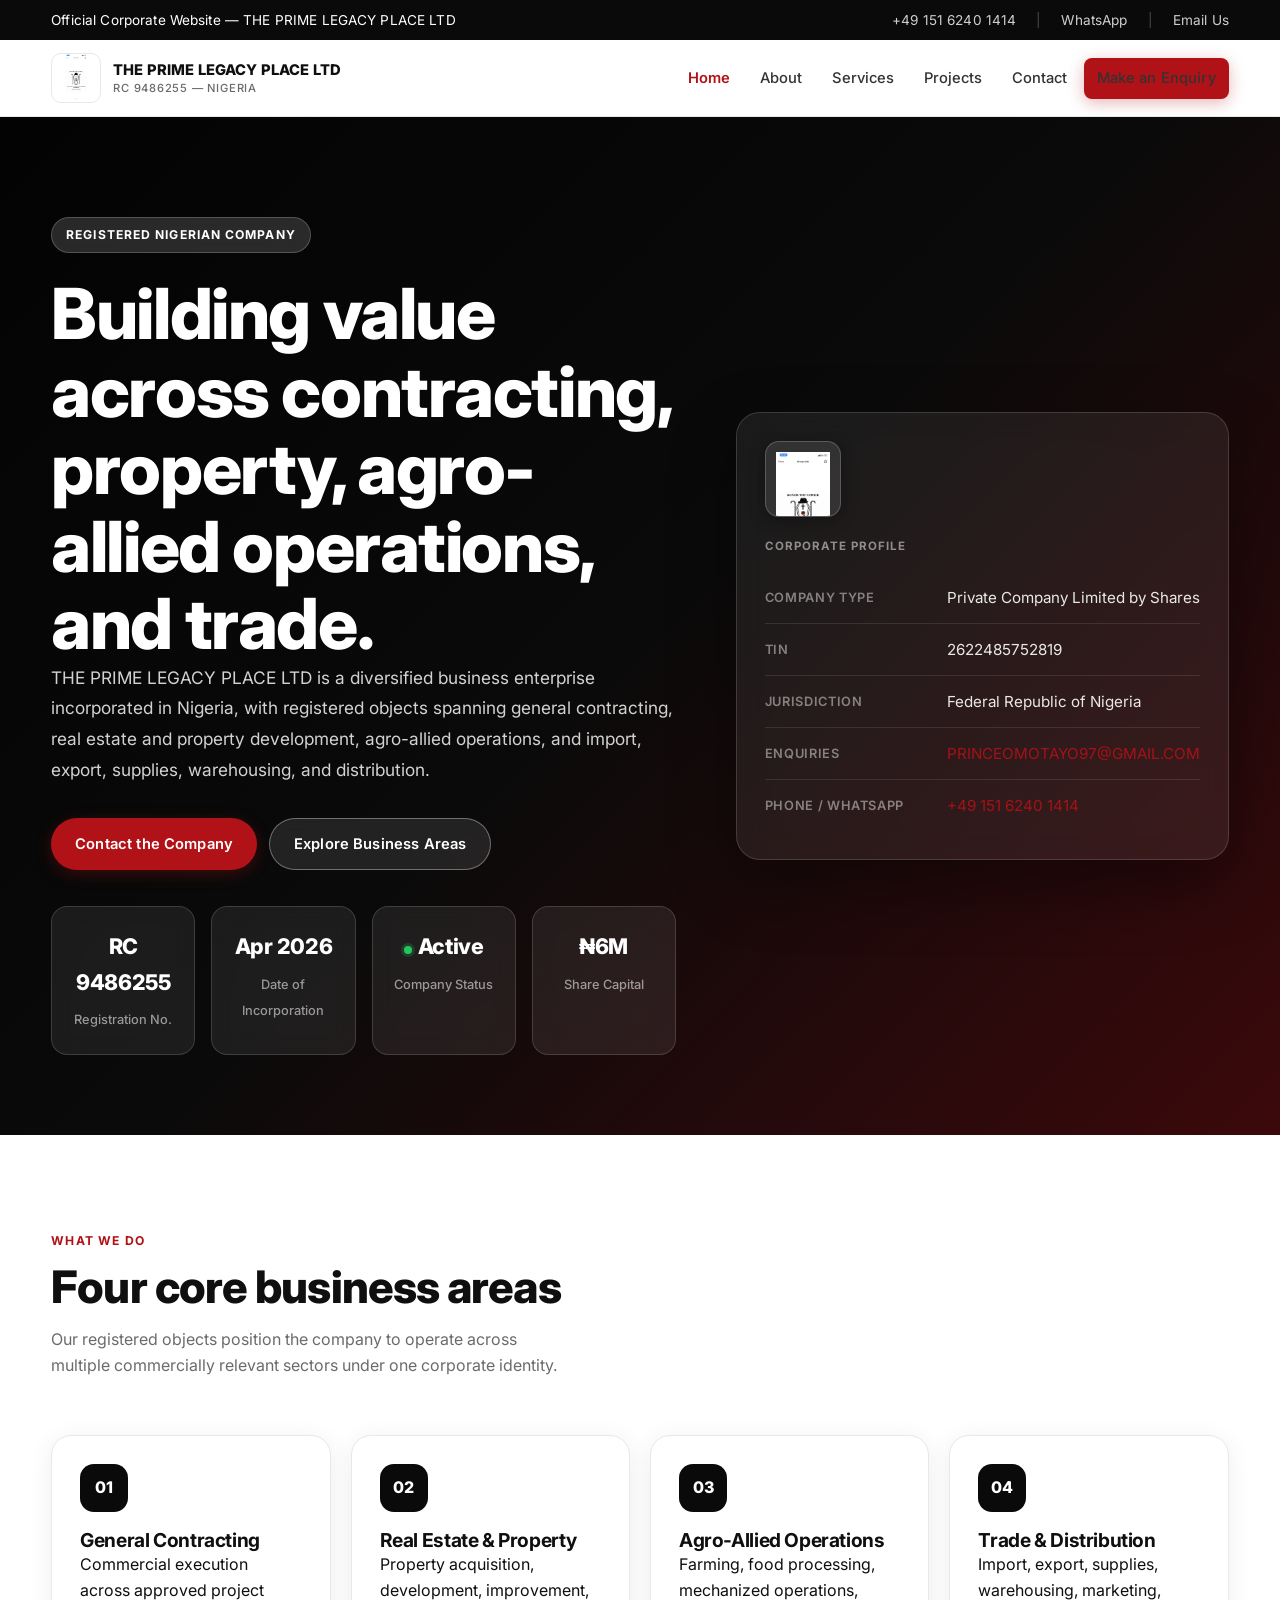
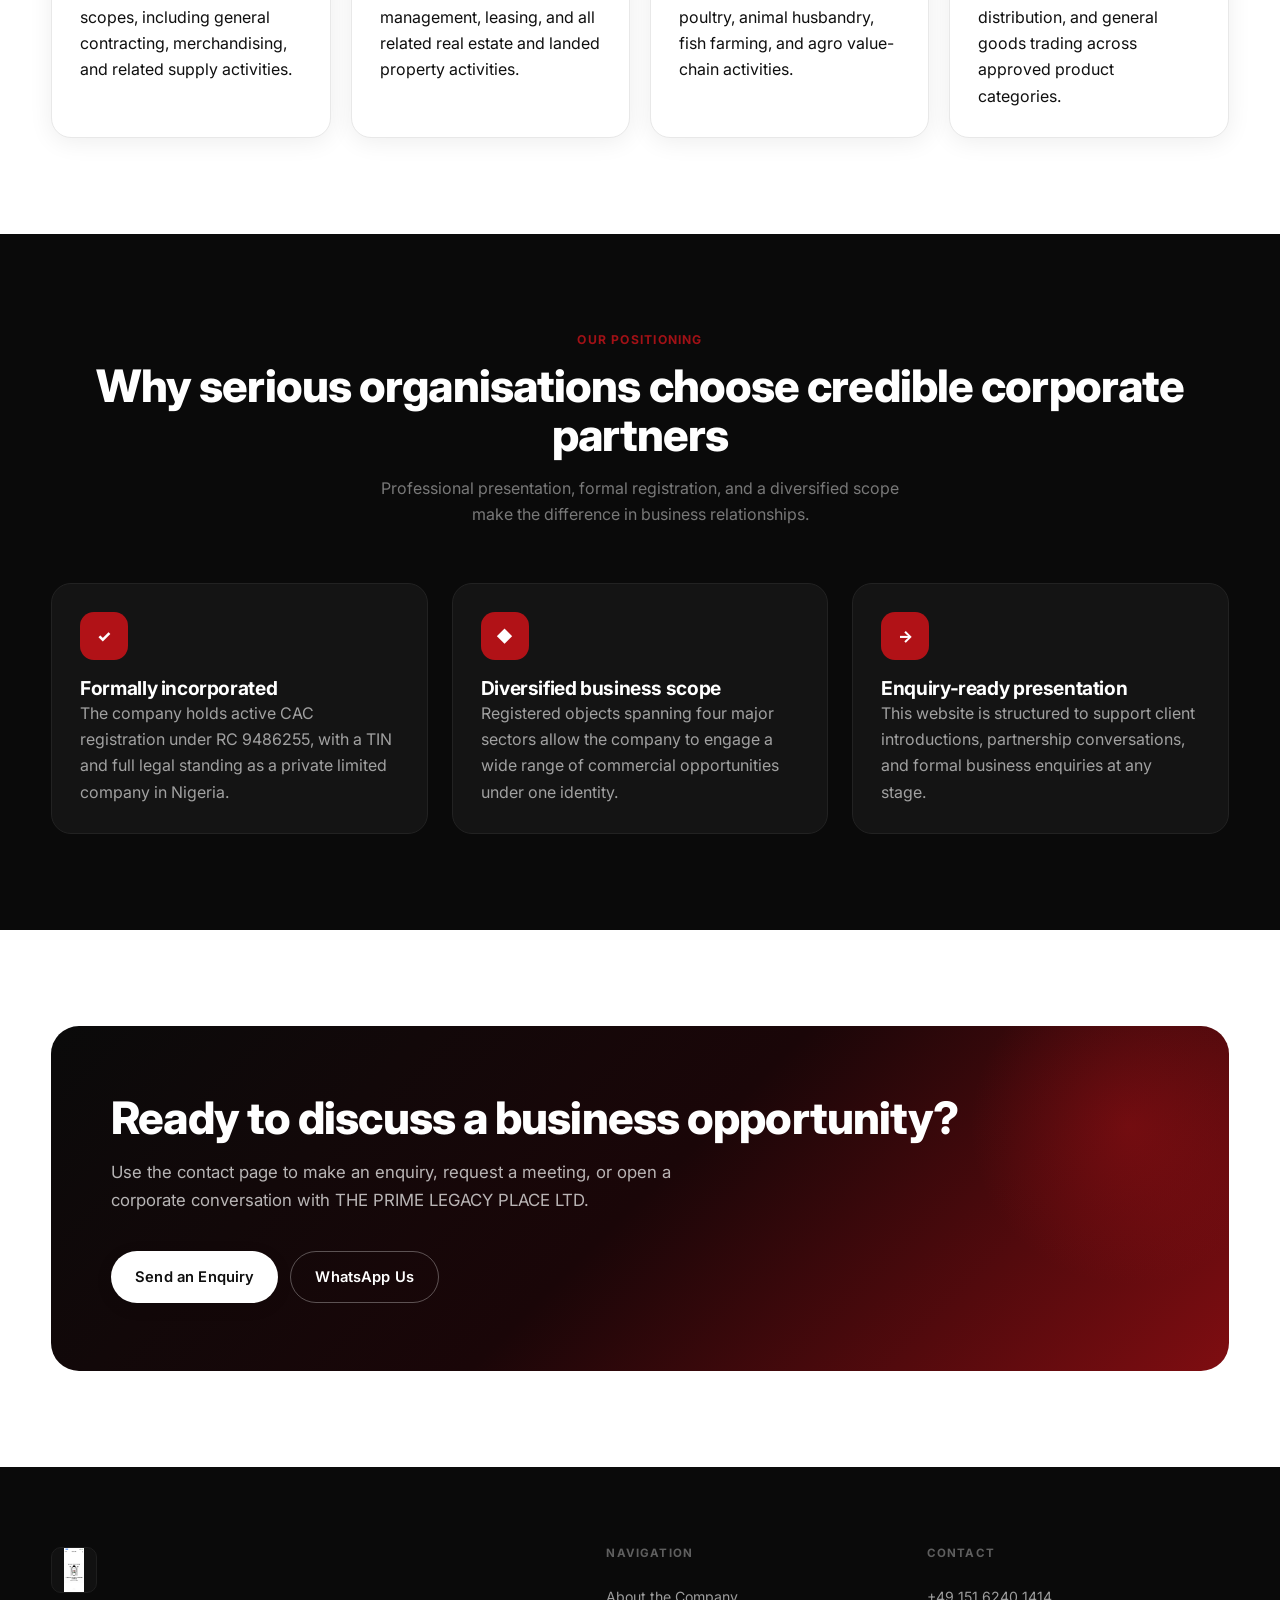
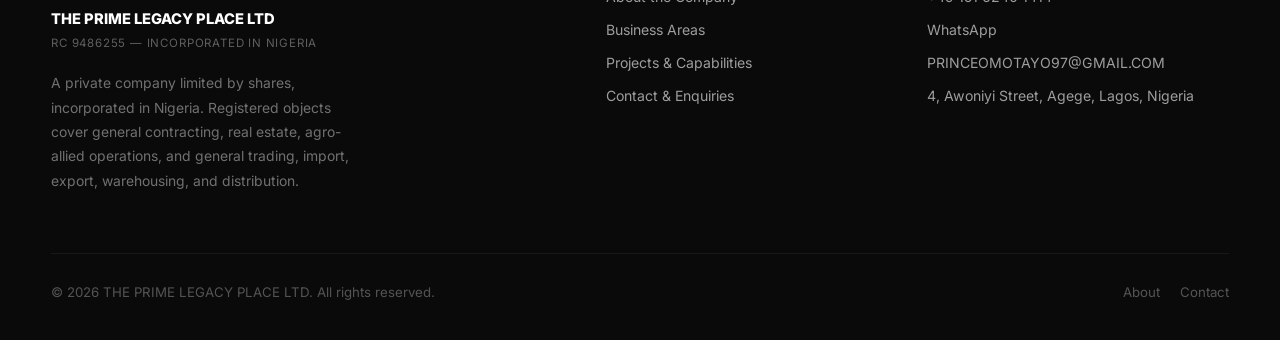
==== index.html @ 5c1181e6 "Full site revamp: animations, mobile nav, video hero, contact form, dark footer" ====
<!DOCTYPE html>
<html lang="en">
<head>
  <meta charset="UTF-8">
  <meta name="viewport" content="width=device-width, initial-scale=1.0">
  <title>THE PRIME LEGACY PLACE LTD | Official Corporate Website</title>
  <meta name="description" content="THE PRIME LEGACY PLACE LTD is a registered Nigerian company operating across general contracting, real estate, agro-allied operations, and import/export trade. RC 9486255.">
  <link rel="preconnect" href="https://fonts.googleapis.com">
  <link rel="preconnect" href="https://fonts.gstatic.com" crossorigin>
  <link href="https://fonts.googleapis.com/css2?family=Inter:wght@400;500;600;700;800&display=swap" rel="stylesheet">
  <link rel="stylesheet" href="styles.css">
</head>
<body>

<!-- TOPBAR -->
<div class="topbar">
  <div class="container">
    <div>Official Corporate Website &mdash; THE PRIME LEGACY PLACE LTD</div>
    <div class="topbar-right">
      <a href="tel:+4915162401414">+49 151 6240 1414</a>
      <span class="topbar-sep">|</span>
      <a href="https://wa.me/4915162401414" target="_blank" rel="noopener">WhatsApp</a>
      <span class="topbar-sep">|</span>
      <a href="mailto:PRINCEOMOTAYO97@GMAIL.COM">Email Us</a>
    </div>
  </div>
</div>

<!-- HEADER -->
<header class="site-header">
  <div class="container nav">
    <a class="brand" href="index.html">
      <img src="assets/img/logo.jpeg" alt="The Prime Legacy Place Ltd logo">
      <div class="brand-text">
        THE PRIME LEGACY PLACE LTD
        <small>RC 9486255 &mdash; Nigeria</small>
      </div>
    </a>
    <nav class="menu">
      <a href="index.html">Home</a>
      <a href="about.html">About</a>
      <a href="services.html">Services</a>
      <a href="projects.html">Projects</a>
      <a href="contact.html">Contact</a>
      <a class="btn" href="contact.html">Make an Enquiry</a>
    </nav>
    <button class="hamburger" aria-label="Open menu">
      <span></span><span></span><span></span>
    </button>
  </div>
</header>

<!-- MOBILE NAV -->
<div class="mobile-nav" role="dialog" aria-label="Mobile navigation">
  <button class="mobile-nav-close" aria-label="Close menu">&times;</button>
  <a href="index.html">Home</a>
  <a href="about.html">About</a>
  <a href="services.html">Services</a>
  <a href="projects.html">Projects</a>
  <a href="contact.html">Contact</a>
  <a class="btn" href="contact.html">Make an Enquiry</a>
</div>

<main>

  <!-- HERO -->
  <section class="hero">
    <!-- Video background -->
    <div class="hero-video-wrap">
      <video class="hero-video" autoplay muted loop playsinline preload="auto" aria-hidden="true">
        <source src="assets/video/orime.mp4" type="video/mp4">
      </video>
      <div class="hero-video-overlay"></div>
    </div>
    <div class="container hero-grid">
      <div>
        <span class="kicker reveal">Registered Nigerian Company</span>
        <h1 class="reveal delay-1">Building value across contracting, property, agro-allied operations, and trade.</h1>
        <p class="lead reveal delay-2">THE PRIME LEGACY PLACE LTD is a diversified business enterprise incorporated in Nigeria, with registered objects spanning general contracting, real estate and property development, agro-allied operations, and import, export, supplies, warehousing, and distribution.</p>
        <div class="hero-actions reveal delay-3">
          <a class="btn" href="contact.html">Contact the Company</a>
          <a class="btn-outline" href="services.html">Explore Business Areas</a>
        </div>
        <div class="stats-row reveal delay-4">
          <div class="stat-card">
            <strong>RC 9486255</strong>
            <span>Registration No.</span>
          </div>
          <div class="stat-card">
            <strong>Apr 2026</strong>
            <span>Date of Incorporation</span>
          </div>
          <div class="stat-card">
            <strong><span class="status-dot"></span>Active</strong>
            <span>Company Status</span>
          </div>
          <div class="stat-card">
            <strong>&#8358;6M</strong>
            <span>Share Capital</span>
          </div>
        </div>
      </div>
      <div class="hero-card reveal-right delay-2">
        <div class="hero-logo-wrap">
          <img src="assets/img/logo.jpeg" alt="The Prime Legacy Place Ltd emblem">
        </div>
        <p class="hero-card-label">Corporate Profile</p>
        <div class="table-row">
          <strong>Company Type</strong>
          <div>Private Company Limited by Shares</div>
        </div>
        <div class="table-row">
          <strong>TIN</strong>
          <div>2622485752819</div>
        </div>
        <div class="table-row">
          <strong>Jurisdiction</strong>
          <div>Federal Republic of Nigeria</div>
        </div>
        <div class="table-row">
          <strong>Enquiries</strong>
          <div><a href="mailto:PRINCEOMOTAYO97@GMAIL.COM">PRINCEOMOTAYO97@GMAIL.COM</a></div>
        </div>
        <div class="table-row">
          <strong>Phone / WhatsApp</strong>
          <div><a href="tel:+4915162401414">+49 151 6240 1414</a></div>
        </div>
      </div>
    </div>
  </section>

  <!-- CORE BUSINESS AREAS -->
  <section>
    <div class="container">
      <div class="section-head reveal">
        <span class="section-label">What We Do</span>
        <h2>Four core business areas</h2>
        <p>Our registered objects position the company to operate across multiple commercially relevant sectors under one corporate identity.</p>
      </div>
      <div class="grid-4">
        <div class="card reveal delay-1">
          <div class="icon-box icon-box-dark">01</div>
          <h3>General Contracting</h3>
          <p>Commercial execution across approved project scopes, including general contracting, merchandising, and related supply activities.</p>
        </div>
        <div class="card reveal delay-2">
          <div class="icon-box icon-box-dark">02</div>
          <h3>Real Estate &amp; Property</h3>
          <p>Property acquisition, development, improvement, management, leasing, and all related real estate and landed property activities.</p>
        </div>
        <div class="card reveal delay-3">
          <div class="icon-box icon-box-dark">03</div>
          <h3>Agro-Allied Operations</h3>
          <p>Farming, food processing, mechanized operations, poultry, animal husbandry, fish farming, and agro value-chain activities.</p>
        </div>
        <div class="card reveal delay-4">
          <div class="icon-box icon-box-dark">04</div>
          <h3>Trade &amp; Distribution</h3>
          <p>Import, export, supplies, warehousing, marketing, distribution, and general goods trading across approved product categories.</p>
        </div>
      </div>
    </div>
  </section>

  <!-- WHY WORK WITH US -->
  <section class="band">
    <div class="container">
      <div class="section-head center reveal">
        <span class="section-label">Our Positioning</span>
        <h2>Why serious organisations choose credible corporate partners</h2>
        <p class="muted">Professional presentation, formal registration, and a diversified scope make the difference in business relationships.</p>
      </div>
      <div class="grid-3">
        <div class="card reveal delay-1">
          <div class="icon-box icon-box-red">&#10003;</div>
          <h3>Formally incorporated</h3>
          <p>The company holds active CAC registration under RC 9486255, with a TIN and full legal standing as a private limited company in Nigeria.</p>
        </div>
        <div class="card reveal delay-2">
          <div class="icon-box icon-box-red">&#9670;</div>
          <h3>Diversified business scope</h3>
          <p>Registered objects spanning four major sectors allow the company to engage a wide range of commercial opportunities under one identity.</p>
        </div>
        <div class="card reveal delay-3">
          <div class="icon-box icon-box-red">&#8594;</div>
          <h3>Enquiry-ready presentation</h3>
          <p>This website is structured to support client introductions, partnership conversations, and formal business enquiries at any stage.</p>
        </div>
      </div>
    </div>
  </section>

  <!-- CTA -->
  <section>
    <div class="container">
      <div class="cta-section reveal">
        <h2>Ready to discuss a business opportunity?</h2>
        <p>Use the contact page to make an enquiry, request a meeting, or open a corporate conversation with THE PRIME LEGACY PLACE LTD.</p>
        <div class="cta-actions">
          <a class="btn-white btn" href="contact.html">Send an Enquiry</a>
          <a class="btn-outline" style="border-color:rgba(255,255,255,0.3);color:#fff;" href="https://wa.me/4915162401414" target="_blank" rel="noopener">WhatsApp Us</a>
        </div>
      </div>
    </div>
  </section>

</main>

<!-- FOOTER -->
<footer>
  <div class="container">
    <div class="footer-grid">
      <div>
        <div class="footer-brand">
          <img src="assets/img/logo.jpeg" alt="The Prime Legacy Place Ltd logo">
          <div class="footer-brand-name">THE PRIME LEGACY PLACE LTD</div>
          <div class="footer-brand-sub">RC 9486255 &mdash; Incorporated in Nigeria</div>
        </div>
        <p class="footer-desc">A private company limited by shares, incorporated in Nigeria. Registered objects cover general contracting, real estate, agro-allied operations, and general trading, import, export, warehousing, and distribution.</p>
      </div>
      <div class="footer-col">
        <h4>Navigation</h4>
        <a href="about.html">About the Company</a>
        <a href="services.html">Business Areas</a>
        <a href="projects.html">Projects &amp; Capabilities</a>
        <a href="contact.html">Contact &amp; Enquiries</a>
      </div>
      <div class="footer-col">
        <h4>Contact</h4>
        <a href="tel:+4915162401414">+49 151 6240 1414</a>
        <a href="https://wa.me/4915162401414" target="_blank" rel="noopener">WhatsApp</a>
        <a href="mailto:PRINCEOMOTAYO97@GMAIL.COM">PRINCEOMOTAYO97@GMAIL.COM</a>
        <a href="contact.html">4, Awoniyi Street, Agege, Lagos, Nigeria</a>
      </div>
    </div>
    <div class="footer-bottom">
      <p>&copy; <span class="year"></span> THE PRIME LEGACY PLACE LTD. All rights reserved.</p>
      <div class="footer-bottom-links">
        <a href="about.html">About</a>
        <a href="contact.html">Contact</a>
      </div>
    </div>
  </div>
</footer>

<script src="script.js"></script>
</body>
</html>
---- styles.css ----
/* ============================================
   THE PRIME LEGACY PLACE LTD — Global Styles
   ============================================ */

:root {
  --bg: #ffffff;
  --surface: #f6f6f6;
  --text: #0f0f0f;
  --muted: #6b6b6b;
  --line: #e8e8e8;
  --brand: #b11217;
  --brand-dark: #8a0d11;
  --brand-light: rgba(177, 18, 23, 0.08);
  --black: #0a0a0a;
  --white: #ffffff;
  --max: 1200px;
  --radius: 20px;
  --radius-sm: 12px;
  --shadow: 0 4px 24px rgba(0, 0, 0, 0.07);
  --shadow-lg: 0 16px 48px rgba(0, 0, 0, 0.13);
  --transition: 0.3s cubic-bezier(0.4, 0, 0.2, 1);
}

*, *::before, *::after { box-sizing: border-box; margin: 0; padding: 0; }
html { scroll-behavior: smooth; -webkit-font-smoothing: antialiased; }
body {
  font-family: 'Inter', system-ui, Arial, sans-serif;
  color: var(--text);
  background: var(--bg);
  line-height: 1.65;
  overflow-x: hidden;
}
img { max-width: 100%; display: block; }
a { color: inherit; text-decoration: none; }
ul { list-style: none; }

/* ---- SCROLL REVEAL ---- */
.reveal {
  opacity: 0;
  transform: translateY(30px);
  transition: opacity 0.7s cubic-bezier(0.4, 0, 0.2, 1),
              transform 0.7s cubic-bezier(0.4, 0, 0.2, 1);
}
.reveal.visible { opacity: 1; transform: none; }
.reveal-left {
  opacity: 0; transform: translateX(-30px);
  transition: opacity 0.7s cubic-bezier(0.4, 0, 0.2, 1),
              transform 0.7s cubic-bezier(0.4, 0, 0.2, 1);
}
.reveal-left.visible { opacity: 1; transform: none; }
.reveal-right {
  opacity: 0; transform: translateX(30px);
  transition: opacity 0.7s cubic-bezier(0.4, 0, 0.2, 1),
              transform 0.7s cubic-bezier(0.4, 0, 0.2, 1);
}
.reveal-right.visible { opacity: 1; transform: none; }
.delay-1 { transition-delay: 0.1s; }
.delay-2 { transition-delay: 0.2s; }
.delay-3 { transition-delay: 0.3s; }
.delay-4 { transition-delay: 0.4s; }
.delay-5 { transition-delay: 0.5s; }

/* ---- LAYOUT ---- */
.container { width: min(var(--max), 92vw); margin: 0 auto; }
section { padding: 96px 0; }

/* ---- TOPBAR ---- */
.topbar {
  background: var(--black);
  color: #fff;
  font-size: 0.85rem;
  letter-spacing: 0.01em;
}
.topbar .container {
  display: flex;
  justify-content: space-between;
  align-items: center;
  padding: 9px 0;
  gap: 16px;
  flex-wrap: wrap;
}
.topbar a { color: rgba(255,255,255,0.8); transition: color var(--transition); }
.topbar a:hover { color: #fff; }
.topbar-right { display: flex; gap: 20px; align-items: center; }
.topbar-sep { color: rgba(255,255,255,0.25); }

/* ---- HEADER ---- */
.site-header {
  position: sticky;
  top: 0;
  z-index: 100;
  background: rgba(255, 255, 255, 0.96);
  backdrop-filter: blur(18px);
  -webkit-backdrop-filter: blur(18px);
  border-bottom: 1px solid var(--line);
  transition: box-shadow var(--transition);
}
.site-header.scrolled { box-shadow: 0 2px 24px rgba(0,0,0,0.09); }
.nav {
  display: flex;
  align-items: center;
  justify-content: space-between;
  min-height: 76px;
  gap: 20px;
}
.brand { display: flex; align-items: center; gap: 12px; }
.brand img {
  width: 50px; height: 50px;
  object-fit: contain;
  border-radius: 10px;
  border: 1px solid var(--line);
  background: #fff;
}
.brand-text {
  font-weight: 800;
  font-size: 0.92rem;
  letter-spacing: 0.01em;
  line-height: 1.2;
  color: var(--text);
}
.brand-text small {
  display: block;
  font-weight: 500;
  font-size: 0.7rem;
  color: var(--muted);
  letter-spacing: 0.07em;
  text-transform: uppercase;
  margin-top: 2px;
}
.menu { display: flex; gap: 4px; align-items: center; }
.menu a {
  font-weight: 500;
  font-size: 0.92rem;
  color: #333;
  padding: 8px 13px;
  border-radius: 8px;
  transition: background var(--transition), color var(--transition);
}
.menu a:hover { background: var(--surface); color: var(--text); }
.menu a.active { color: var(--brand); font-weight: 600; }
.menu a.btn.active { color: #fff; background: var(--brand); }
.menu a.btn:hover { background: var(--brand-dark); color: #fff; }

/* ---- HAMBURGER ---- */
.hamburger {
  display: none;
  flex-direction: column;
  gap: 5px;
  cursor: pointer;
  padding: 8px;
  border: none;
  background: none;
  border-radius: 8px;
  transition: background var(--transition);
}
.hamburger:hover { background: var(--surface); }
.hamburger span {
  display: block;
  width: 22px; height: 2px;
  background: var(--text);
  border-radius: 2px;
  transition: transform var(--transition), opacity var(--transition);
}
.hamburger.open span:nth-child(1) { transform: translateY(7px) rotate(45deg); }
.hamburger.open span:nth-child(2) { opacity: 0; }
.hamburger.open span:nth-child(3) { transform: translateY(-7px) rotate(-45deg); }

/* ---- MOBILE NAV ---- */
.mobile-nav {
  display: none;
  position: fixed;
  inset: 0;
  z-index: 99;
  background: rgba(255, 255, 255, 0.98);
  backdrop-filter: blur(20px);
  flex-direction: column;
  align-items: center;
  justify-content: center;
  gap: 6px;
  opacity: 0;
  pointer-events: none;
  transition: opacity var(--transition);
}
.mobile-nav.open { opacity: 1; pointer-events: all; }
.mobile-nav a {
  font-size: 1.5rem;
  font-weight: 700;
  color: var(--text);
  padding: 12px 40px;
  border-radius: 12px;
  transition: background var(--transition), color var(--transition);
  width: 100%;
  max-width: 300px;
  text-align: center;
}
.mobile-nav a:hover { background: var(--surface); color: var(--brand); }
.mobile-nav .btn { margin-top: 20px; font-size: 1rem; width: 100%; max-width: 300px; justify-content: center; }
.mobile-nav-close {
  position: absolute;
  top: 22px; right: 22px;
  background: none;
  border: none;
  cursor: pointer;
  padding: 8px;
  font-size: 1.4rem;
  color: var(--text);
  border-radius: 8px;
  line-height: 1;
  transition: background var(--transition);
}
.mobile-nav-close:hover { background: var(--surface); }

/* ---- BUTTONS ---- */
.btn, .btn-outline, .btn-ghost {
  display: inline-flex;
  align-items: center;
  justify-content: center;
  gap: 8px;
  padding: 13px 24px;
  border-radius: 999px;
  font-weight: 600;
  font-size: 0.92rem;
  transition: all var(--transition);
  cursor: pointer;
  border: none;
  white-space: nowrap;
  letter-spacing: 0.01em;
  font-family: inherit;
}
.btn {
  background: var(--brand);
  color: #fff;
  box-shadow: 0 4px 16px rgba(177, 18, 23, 0.3);
}
.btn:hover {
  background: var(--brand-dark);
  box-shadow: 0 6px 24px rgba(177, 18, 23, 0.4);
  transform: translateY(-1px);
}
.btn:active { transform: translateY(0); }
.btn-outline {
  background: transparent;
  color: var(--text);
  border: 1.5px solid var(--line);
}
.btn-outline:hover { border-color: var(--text); background: var(--surface); }
.btn-ghost { background: transparent; color: var(--brand); padding: 13px 20px; }
.btn-ghost:hover { background: var(--brand-light); }
.btn-white {
  background: #fff;
  color: var(--text);
  box-shadow: 0 4px 16px rgba(0,0,0,0.12);
}
.btn-white:hover { background: #f5f5f5; transform: translateY(-1px); }

/* ---- TYPOGRAPHY ---- */
h1, h2, h3, h4 { line-height: 1.1; letter-spacing: -0.02em; }
h1 { font-size: clamp(2.5rem, 5.5vw, 4.6rem); font-weight: 800; }
h2 { font-size: clamp(1.9rem, 3.5vw, 2.9rem); font-weight: 800; }
h3 { font-size: 1.2rem; font-weight: 700; }
h4 { font-size: 0.98rem; font-weight: 700; }
.lead { font-size: 1.08rem; color: #444; line-height: 1.78; max-width: 62ch; }
.muted { color: var(--muted); }
.small { font-size: 0.9rem; }
.kicker {
  display: inline-flex;
  align-items: center;
  gap: 8px;
  background: var(--black);
  color: #fff;
  padding: 7px 14px;
  border-radius: 999px;
  font-size: 0.76rem;
  font-weight: 700;
  letter-spacing: 0.09em;
  text-transform: uppercase;
  margin-bottom: 22px;
}
.kicker-red { background: var(--brand); }
.section-label {
  font-size: 0.76rem;
  font-weight: 700;
  letter-spacing: 0.1em;
  text-transform: uppercase;
  color: var(--brand);
  margin-bottom: 12px;
  display: block;
}

/* ---- SECTION HEADER ---- */
.section-head { margin-bottom: 56px; }
.section-head p { margin-top: 14px; max-width: 52ch; color: var(--muted); font-size: 1rem; }
.section-head.center { text-align: center; }
.section-head.center p { margin: 14px auto 0; }

/* ---- GRIDS ---- */
.grid-2 { display: grid; grid-template-columns: repeat(2, 1fr); gap: 24px; }
.grid-3 { display: grid; grid-template-columns: repeat(3, 1fr); gap: 24px; }
.grid-4 { display: grid; grid-template-columns: repeat(4, 1fr); gap: 20px; }
.grid-auto { display: grid; grid-template-columns: repeat(auto-fit, minmax(280px, 1fr)); gap: 24px; }

/* ---- CARDS ---- */
.card {
  background: #fff;
  border: 1px solid var(--line);
  border-radius: var(--radius);
  padding: 28px;
  box-shadow: var(--shadow);
  transition: transform var(--transition), box-shadow var(--transition), border-color var(--transition);
}
.card:hover { transform: translateY(-4px); box-shadow: var(--shadow-lg); border-color: #d5d5d5; }
.card-flat { box-shadow: none; }
.card-flat:hover { box-shadow: var(--shadow); }

/* ---- ICON BOX ---- */
.icon-box {
  width: 48px; height: 48px;
  border-radius: 14px;
  display: grid;
  place-items: center;
  margin-bottom: 18px;
  font-size: 1rem;
  font-weight: 800;
  flex-shrink: 0;
}
.icon-box-dark { background: var(--black); color: #fff; }
.icon-box-red { background: var(--brand); color: #fff; }
.icon-box-light { background: var(--brand-light); color: var(--brand); }

/* ---- BADGE ---- */
.badge {
  display: inline-flex;
  align-items: center;
  gap: 6px;
  padding: 5px 12px;
  border-radius: 999px;
  font-size: 0.78rem;
  font-weight: 600;
}
.badge-default { background: #f0f0f0; color: #333; }
.badge-green { background: #e8f5e9; color: #2e7d32; }
.badge-red { background: #fce8e8; color: var(--brand); }
.badge-dark { background: #1a1a1a; color: #fff; }

/* ---- STAT CARDS ---- */
.stats-row { display: grid; grid-template-columns: repeat(4, 1fr); gap: 16px; margin-top: 36px; }
.stat-card {
  padding: 22px 18px;
  border-radius: 16px;
  background: #fff;
  border: 1px solid var(--line);
  text-align: center;
  transition: transform var(--transition), box-shadow var(--transition);
}
.stat-card:hover { transform: translateY(-3px); box-shadow: var(--shadow); }
.stat-card strong {
  display: block;
  font-size: 1.35rem;
  font-weight: 800;
  letter-spacing: -0.02em;
  margin-bottom: 5px;
}
.stat-card span { font-size: 0.8rem; color: var(--muted); font-weight: 500; }

/* ---- TABLE ROWS ---- */
.table-row {
  display: grid;
  grid-template-columns: 170px 1fr;
  gap: 12px;
  padding: 13px 0;
  border-bottom: 1px solid var(--line);
  align-items: start;
}
.table-row:last-child { border-bottom: none; }
.table-row strong {
  font-size: 0.8rem;
  font-weight: 600;
  color: var(--muted);
  text-transform: uppercase;
  letter-spacing: 0.05em;
  padding-top: 2px;
}
.table-row div { font-size: 0.95rem; color: var(--text); }
.table-row a { color: var(--brand); transition: opacity var(--transition); }
.table-row a:hover { opacity: 0.75; }

/* ---- HERO (home) ---- */
.hero {
  padding: 100px 0 80px;
  position: relative;
  overflow: hidden;
  background: #0a0a0a;
}
.hero::before, .hero::after { display: none; }

/* Video layer */
.hero-video-wrap {
  position: absolute;
  inset: 0;
  z-index: 0;
}
.hero-video {
  width: 100%;
  height: 100%;
  object-fit: cover;
  display: block;
}
.hero-video-overlay {
  position: absolute;
  inset: 0;
  background: linear-gradient(
    135deg,
    rgba(0,0,0,0.72) 0%,
    rgba(10,10,10,0.65) 50%,
    rgba(100,8,12,0.55) 100%
  );
}

/* Content sits above video */
.hero-grid {
  display: grid;
  grid-template-columns: 1.2fr 0.8fr;
  gap: 60px;
  align-items: center;
  position: relative;
  z-index: 1;
}

/* Text overrides for dark background */
.hero h1 { color: #fff; }
.hero .lead { color: rgba(255,255,255,0.82); }
.hero .kicker { background: rgba(255,255,255,0.15); color: #fff; border: 1px solid rgba(255,255,255,0.2); backdrop-filter: blur(8px); }
.hero .btn-outline { background: rgba(255,255,255,0.1); color: #fff; border-color: rgba(255,255,255,0.35); backdrop-filter: blur(8px); }
.hero .btn-outline:hover { background: rgba(255,255,255,0.2); border-color: rgba(255,255,255,0.6); }
.hero .stat-card { background: rgba(255,255,255,0.08); border-color: rgba(255,255,255,0.15); backdrop-filter: blur(12px); }
.hero .stat-card strong { color: #fff; }
.hero .stat-card span { color: rgba(255,255,255,0.55); }
.hero .stat-card:hover { background: rgba(255,255,255,0.13); }

.hero-actions { display: flex; gap: 12px; flex-wrap: wrap; margin-top: 32px; }
.hero-card {
  background: rgba(255,255,255,0.07);
  border: 1px solid rgba(255,255,255,0.15);
  border-radius: 24px;
  padding: 28px;
  box-shadow: 0 24px 64px rgba(0,0,0,0.4);
  position: relative;
  backdrop-filter: blur(16px);
  -webkit-backdrop-filter: blur(16px);
}
.hero-card::before { display: none; }
.hero-card .hero-card-label { color: rgba(255,255,255,0.5); }
.hero-card .table-row { border-bottom-color: rgba(255,255,255,0.1); }
.hero-card .table-row strong { color: rgba(255,255,255,0.45); }
.hero-card .table-row div { color: rgba(255,255,255,0.9); }
.hero-card .table-row a { color: rgba(177,18,23,0.9); }
.hero-logo-wrap {
  width: 76px; height: 76px;
  border-radius: 14px;
  border: 1px solid rgba(255,255,255,0.2);
  background: rgba(255,255,255,0.1);
  display: grid;
  place-items: center;
  overflow: hidden;
  margin-bottom: 20px;
  box-shadow: 0 4px 16px rgba(0,0,0,0.3);
}
.hero-logo-wrap img { width: 100%; height: 100%; object-fit: contain; padding: 10px; }
.hero-card-label {
  font-size: 0.72rem;
  font-weight: 700;
  letter-spacing: 0.09em;
  text-transform: uppercase;
  color: var(--muted);
  margin-bottom: 16px;
}

/* Mobile: hide video, fallback to dark bg */
@media (max-width: 980px) {
  .hero-video-wrap { display: block; }
  .hero { padding: 68px 0 52px; }
}

.status-dot {
  display: inline-block;
  width: 8px; height: 8px;
  border-radius: 50%;
  background: #22c55e;
  margin-right: 6px;
  box-shadow: 0 0 0 3px rgba(34,197,94,0.2);
  animation: pulse-green 2s infinite;
}
@keyframes pulse-green {
  0%, 100% { box-shadow: 0 0 0 3px rgba(34,197,94,0.2); }
  50% { box-shadow: 0 0 0 6px rgba(34,197,94,0.08); }
}

/* ---- PAGE HERO (inner pages) ---- */
.page-hero {
  padding: 76px 0 60px;
  background: linear-gradient(160deg, #fff 55%, rgba(177,18,23,0.04) 100%);
  border-bottom: 1px solid var(--line);
  position: relative;
  overflow: hidden;
}
.page-hero::before {
  content: '';
  position: absolute;
  top: -100px; right: -100px;
  width: 500px; height: 500px;
  border-radius: 50%;
  background: radial-gradient(circle, rgba(177,18,23,0.06) 0%, transparent 70%);
  pointer-events: none;
}
.page-hero-inner { position: relative; z-index: 1; max-width: 740px; }

/* ---- DARK BAND ---- */
.band { background: #0a0a0a; color: #fff; }
.band .card { background: #141414; border-color: #222; box-shadow: none; color: #fff; }
.band .card:hover { background: #1c1c1c; border-color: #2e2e2e; transform: translateY(-4px); }
.band .card h3 { color: #fff; }
.band .card p { color: rgba(255,255,255,0.6); }
.band .section-label { color: rgba(177,18,23,0.9); }
.band h2 { color: #fff; }
.band .muted { color: rgba(255,255,255,0.45); }

/* ---- CTA SECTION ---- */
.cta-section {
  background: linear-gradient(135deg, #0a0a0a 0%, #1a0608 50%, #7f0d11 100%);
  border-radius: 28px;
  padding: 68px 60px;
  color: #fff;
  position: relative;
  overflow: hidden;
}
.cta-section::before {
  content: '';
  position: absolute;
  top: -60px; right: -60px;
  width: 320px; height: 320px;
  border-radius: 50%;
  background: radial-gradient(circle, rgba(177,18,23,0.35) 0%, transparent 70%);
}
.cta-section h2 { color: #fff; margin-bottom: 16px; }
.cta-section p { color: rgba(255,255,255,0.7); max-width: 52ch; margin-bottom: 36px; font-size: 1.05rem; }
.cta-actions { display: flex; gap: 12px; flex-wrap: wrap; }

/* ---- FOOTER ---- */
footer {
  background: #0a0a0a;
  color: #fff;
  padding: 80px 0 36px;
}
.footer-grid { display: grid; grid-template-columns: 1.5fr 0.8fr 0.9fr; gap: 52px; margin-bottom: 60px; }
.footer-brand img { width: 46px; height: 46px; object-fit: contain; border-radius: 10px; border: 1px solid #1e1e1e; background: #111; }
.footer-brand-name { font-weight: 800; font-size: 0.92rem; margin-top: 14px; color: #fff; }
.footer-brand-sub { font-size: 0.72rem; color: rgba(255,255,255,0.35); letter-spacing: 0.07em; text-transform: uppercase; margin-top: 3px; }
.footer-desc { font-size: 0.87rem; color: rgba(255,255,255,0.42); line-height: 1.75; margin-top: 18px; max-width: 34ch; }
.footer-col h4 {
  font-size: 0.72rem;
  font-weight: 700;
  letter-spacing: 0.1em;
  text-transform: uppercase;
  color: rgba(255,255,255,0.35);
  margin-bottom: 20px;
}
.footer-col a {
  display: block;
  font-size: 0.88rem;
  color: rgba(255,255,255,0.6);
  padding: 5px 0;
  transition: color var(--transition);
}
.footer-col a:hover { color: #fff; }
.footer-bottom {
  border-top: 1px solid #181818;
  padding-top: 28px;
  display: flex;
  justify-content: space-between;
  align-items: center;
  flex-wrap: wrap;
  gap: 12px;
}
.footer-bottom p { font-size: 0.83rem; color: rgba(255,255,255,0.3); }
.footer-bottom-links { display: flex; gap: 20px; }
.footer-bottom-links a { font-size: 0.83rem; color: rgba(255,255,255,0.3); transition: color var(--transition); }
.footer-bottom-links a:hover { color: rgba(255,255,255,0.65); }

/* ---- CONTACT FORM ---- */
.form-group { margin-bottom: 20px; }
.form-group label {
  display: block;
  font-size: 0.84rem;
  font-weight: 600;
  color: var(--text);
  margin-bottom: 7px;
  letter-spacing: 0.01em;
}
.form-group input,
.form-group textarea,
.form-group select {
  width: 100%;
  padding: 13px 16px;
  border: 1.5px solid var(--line);
  border-radius: 12px;
  font-family: inherit;
  font-size: 0.95rem;
  color: var(--text);
  background: #fff;
  transition: border-color var(--transition), box-shadow var(--transition);
  outline: none;
  appearance: none;
}
.form-group input:focus,
.form-group textarea:focus,
.form-group select:focus {
  border-color: var(--brand);
  box-shadow: 0 0 0 3px rgba(177,18,23,0.1);
}
.form-group textarea { resize: vertical; min-height: 130px; }
.form-row { display: grid; grid-template-columns: 1fr 1fr; gap: 16px; }
.form-submit { width: 100%; padding: 15px; font-size: 1rem; border-radius: 12px; }
.form-success {
  display: none;
  padding: 16px 20px;
  background: #e8f5e9;
  border: 1px solid #a5d6a7;
  border-radius: 12px;
  color: #2e7d32;
  font-weight: 600;
  margin-top: 16px;
  font-size: 0.93rem;
}
.form-success.show { display: block; }

/* ---- FEATURE LIST ---- */
.feature-list { display: flex; flex-direction: column; gap: 14px; margin-top: 20px; }
.feature-item { display: flex; align-items: flex-start; gap: 12px; font-size: 0.93rem; }
.feature-icon {
  width: 22px; height: 22px;
  border-radius: 50%;
  background: var(--brand);
  color: #fff;
  display: grid;
  place-items: center;
  flex-shrink: 0;
  margin-top: 1px;
  font-size: 0.62rem;
  font-weight: 800;
}

/* ---- HIGHLIGHT BOX ---- */
.highlight-box {
  background: linear-gradient(135deg, var(--brand), var(--brand-dark));
  color: #fff;
  border-radius: 20px;
  padding: 32px;
}
.highlight-box h3 { color: #fff; margin-bottom: 8px; }
.highlight-box p { color: rgba(255,255,255,0.82); font-size: 0.93rem; }

/* ---- CONTACT ACTIONS ---- */
.contact-actions { display: flex; gap: 12px; flex-wrap: wrap; margin-top: 22px; }

/* ---- DIVIDER ---- */
.divider { height: 1px; background: var(--line); }

/* ---- RESPONSIVE ---- */
@media (max-width: 980px) {
  .hero-grid, .grid-2, .grid-3, .grid-4, .footer-grid, .stats-row { grid-template-columns: 1fr; }
  .hero { padding: 68px 0 52px; }
  .hero::before, .hero::after { display: none; }
  .menu { display: none; }
  .hamburger { display: flex; }
  .mobile-nav { display: flex; }
  .cta-section { padding: 44px 32px; }
  .form-row { grid-template-columns: 1fr; }
  .table-row { grid-template-columns: 1fr; gap: 3px; }
  .table-row strong { font-size: 0.75rem; }
  section { padding: 68px 0; }
  .footer-grid { gap: 36px; }
  .footer-bottom { flex-direction: column; align-items: flex-start; }
  .section-head { margin-bottom: 40px; }
}
@media (max-width: 600px) {
  h1 { font-size: 2.2rem; }
  h2 { font-size: 1.7rem; }
  .hero-actions { flex-direction: column; }
  .hero-actions .btn, .hero-actions .btn-outline { width: 100%; justify-content: center; }
  .contact-actions { flex-direction: column; }
  .contact-actions .btn, .contact-actions .btn-outline { width: 100%; justify-content: center; }
  .cta-actions { flex-direction: column; }
  .cta-actions .btn, .cta-actions .btn-white { width: 100%; justify-content: center; }
  .topbar .container { justify-content: center; text-align: center; }
  .topbar-right { justify-content: center; }
  .cta-section { padding: 36px 24px; border-radius: 20px; }
}
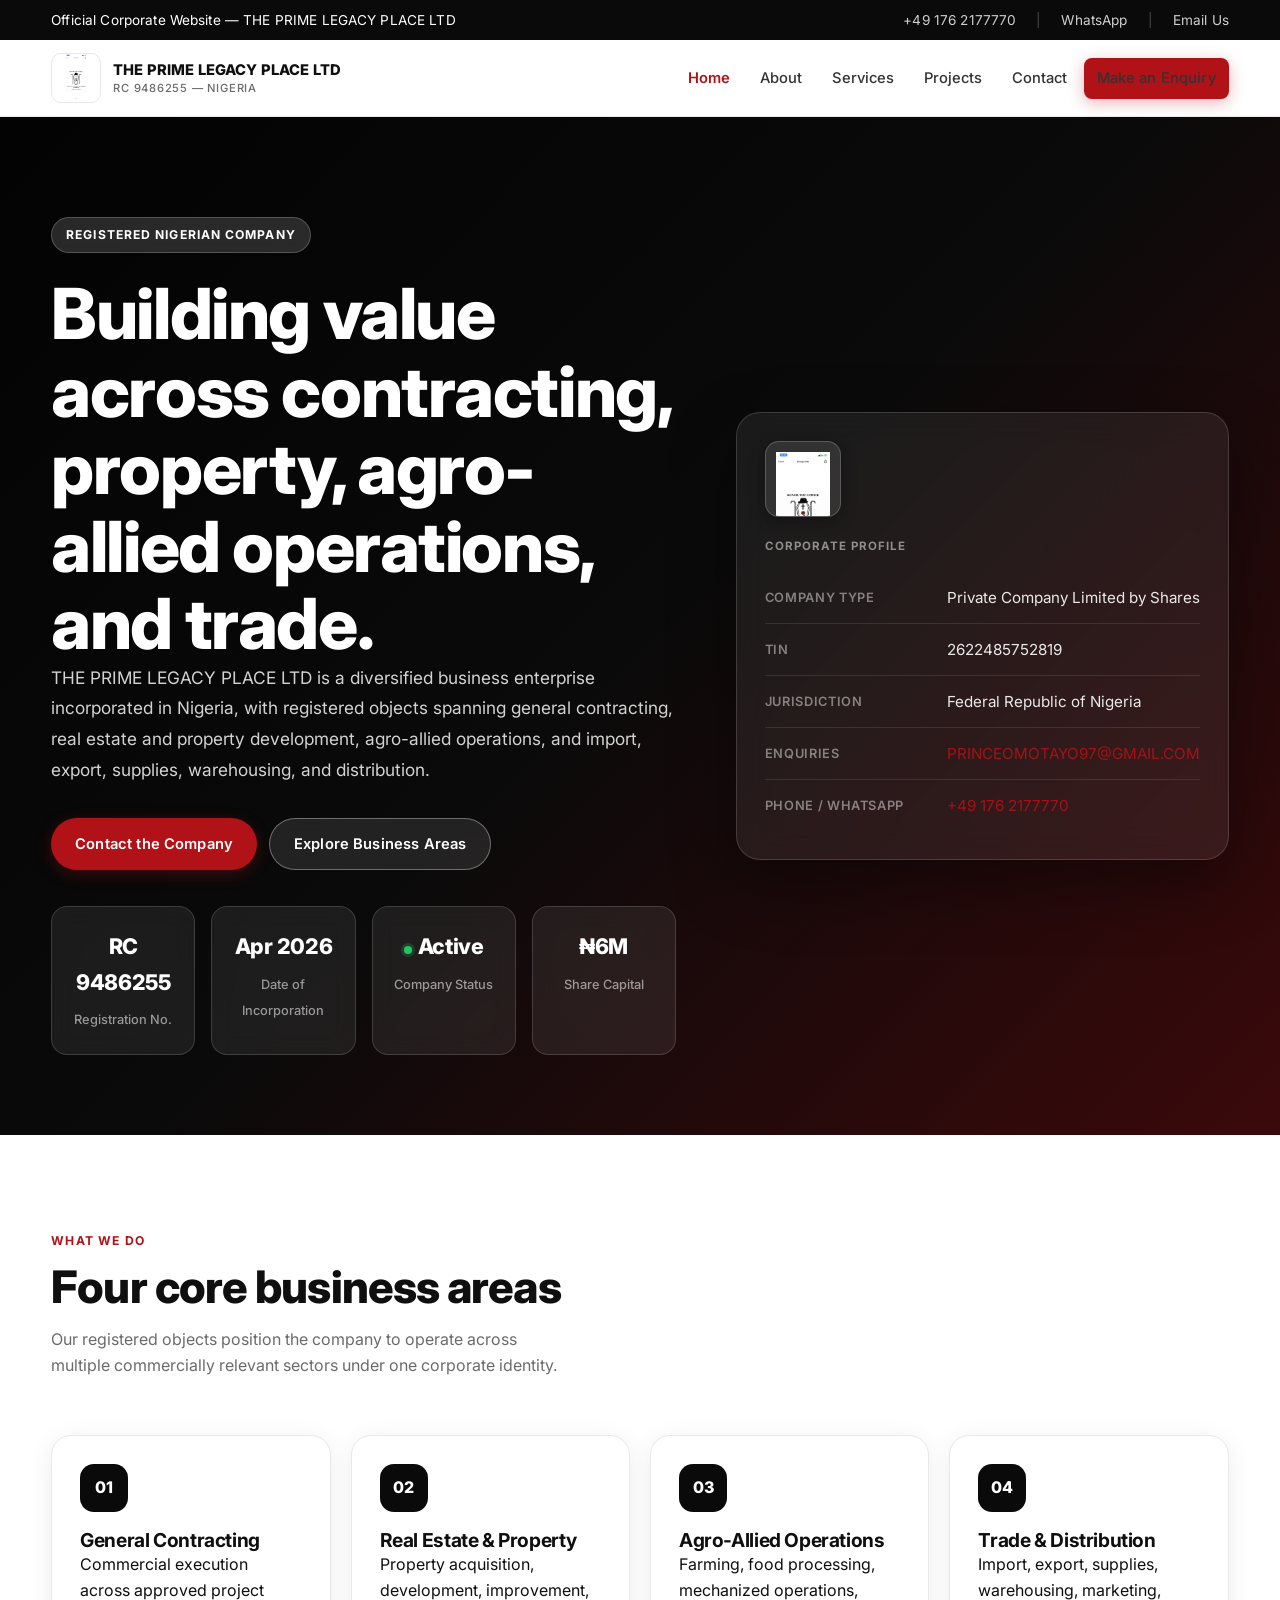
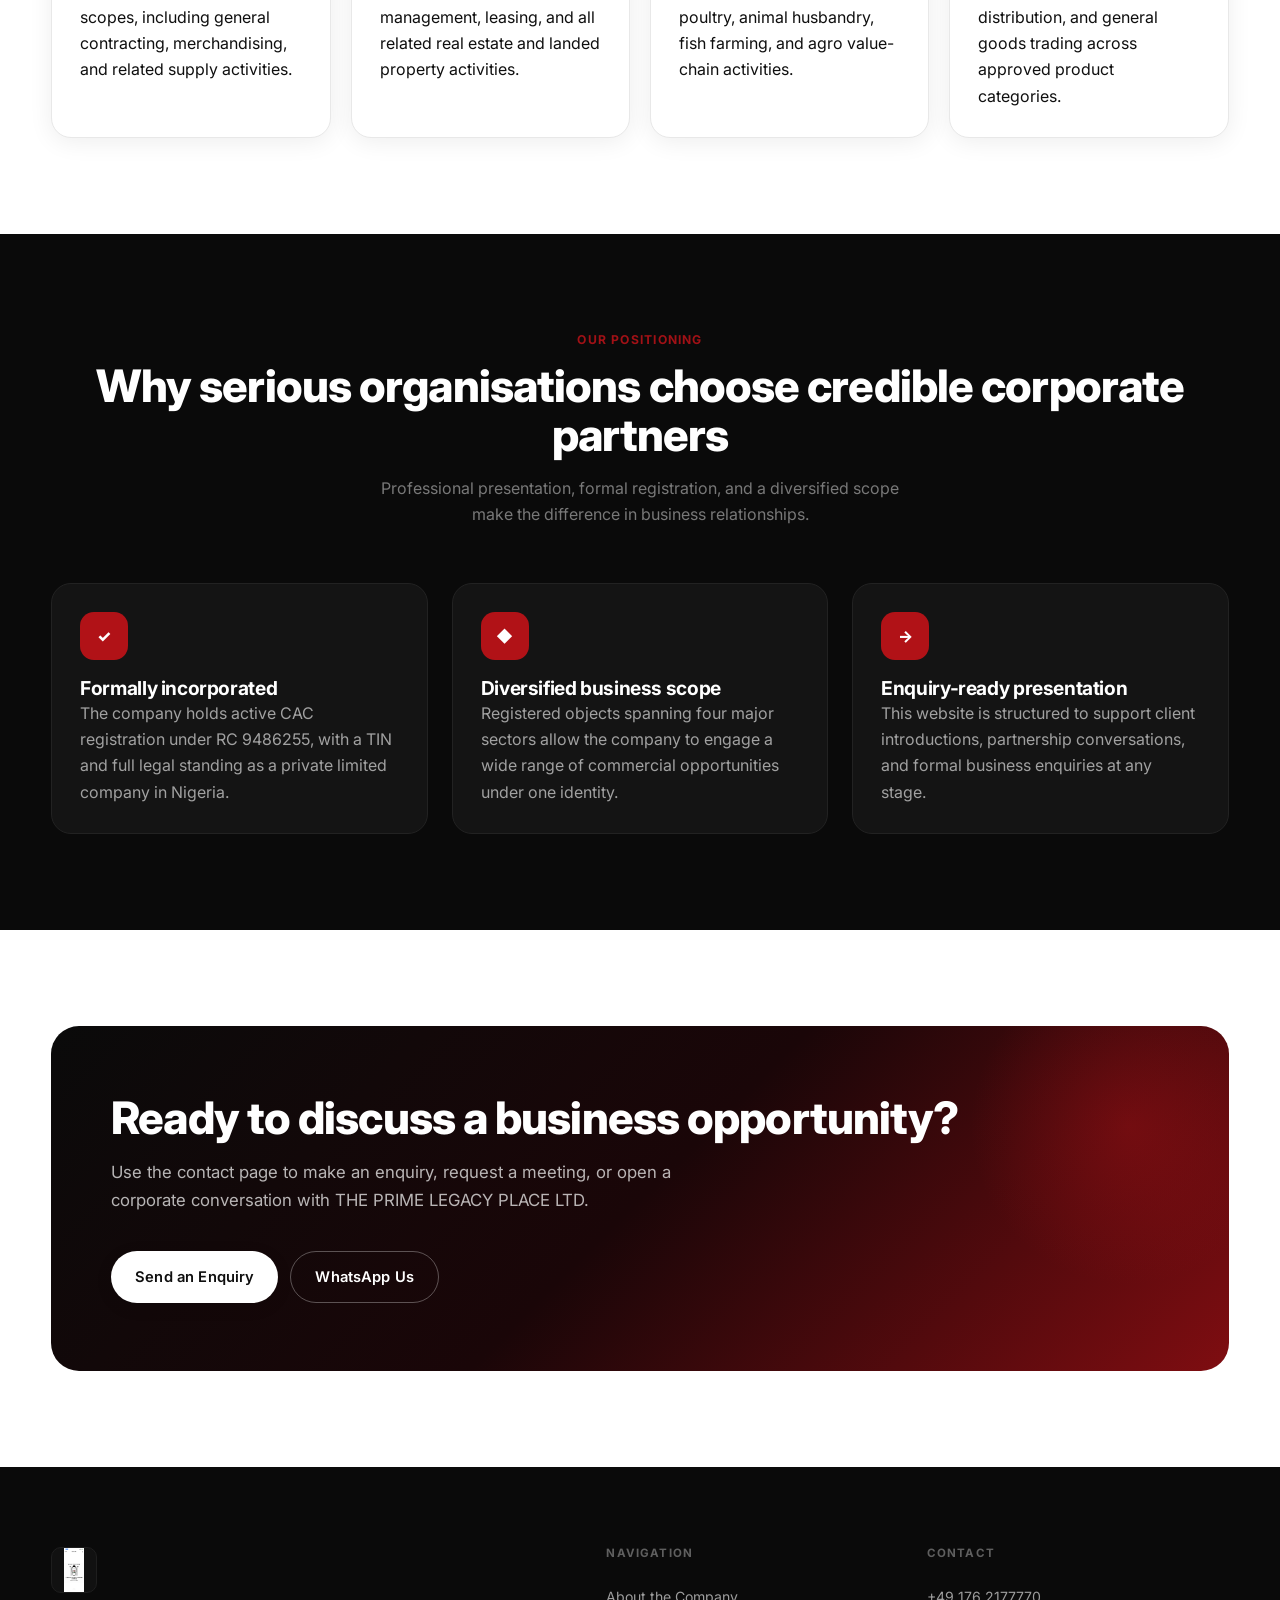
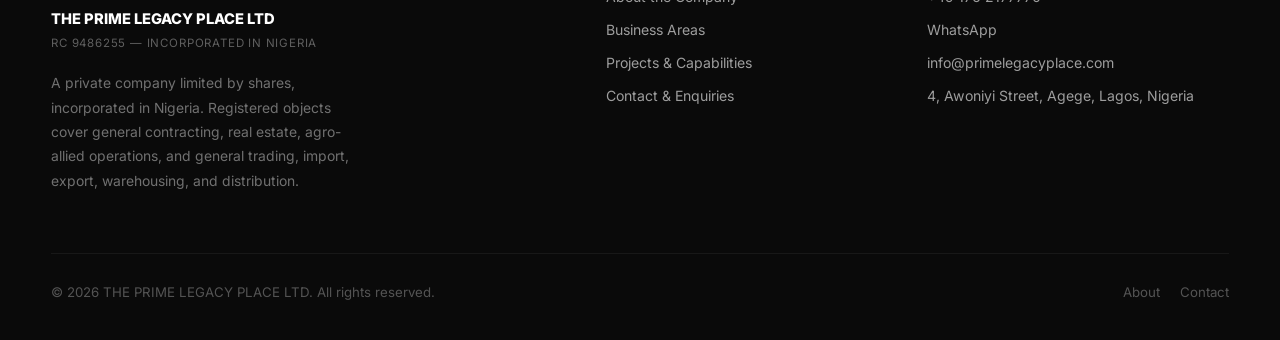
==== commit 8fb8b825: "Sync with main: updated contact details, email, phone, website, CNAME" ====
--- a/index.html
+++ b/index.html
@@ -17,11 +17,11 @@
   <div class="container">
     <div>Official Corporate Website &mdash; THE PRIME LEGACY PLACE LTD</div>
     <div class="topbar-right">
-      <a href="tel:+4915162401414">+49 151 6240 1414</a>
+      <a href="tel:+491762177770">+49 176 2177770</a>
       <span class="topbar-sep">|</span>
-      <a href="https://wa.me/4915162401414" target="_blank" rel="noopener">WhatsApp</a>
+      <a href="https://wa.me/491762177770" target="_blank" rel="noopener">WhatsApp</a>
       <span class="topbar-sep">|</span>
-      <a href="mailto:PRINCEOMOTAYO97@GMAIL.COM">Email Us</a>
+      <a href="mailto:info@primelegacyplace.com">Email Us</a>
     </div>
   </div>
 </div>
@@ -123,7 +123,7 @@
         </div>
         <div class="table-row">
           <strong>Phone / WhatsApp</strong>
-          <div><a href="tel:+4915162401414">+49 151 6240 1414</a></div>
+          <div><a href="tel:+491762177770">+49 176 2177770</a></div>
         </div>
       </div>
     </div>
@@ -198,7 +198,7 @@
         <p>Use the contact page to make an enquiry, request a meeting, or open a corporate conversation with THE PRIME LEGACY PLACE LTD.</p>
         <div class="cta-actions">
           <a class="btn-white btn" href="contact.html">Send an Enquiry</a>
-          <a class="btn-outline" style="border-color:rgba(255,255,255,0.3);color:#fff;" href="https://wa.me/4915162401414" target="_blank" rel="noopener">WhatsApp Us</a>
+          <a class="btn-outline" style="border-color:rgba(255,255,255,0.3);color:#fff;" href="https://wa.me/491762177770" target="_blank" rel="noopener">WhatsApp Us</a>
         </div>
       </div>
     </div>
@@ -227,9 +227,9 @@
       </div>
       <div class="footer-col">
         <h4>Contact</h4>
-        <a href="tel:+4915162401414">+49 151 6240 1414</a>
-        <a href="https://wa.me/4915162401414" target="_blank" rel="noopener">WhatsApp</a>
-        <a href="mailto:PRINCEOMOTAYO97@GMAIL.COM">PRINCEOMOTAYO97@GMAIL.COM</a>
+        <a href="tel:+491762177770">+49 176 2177770</a>
+        <a href="https://wa.me/491762177770" target="_blank" rel="noopener">WhatsApp</a>
+        <a href="mailto:info@primelegacyplace.com">info@primelegacyplace.com</a>
         <a href="contact.html">4, Awoniyi Street, Agege, Lagos, Nigeria</a>
       </div>
     </div>
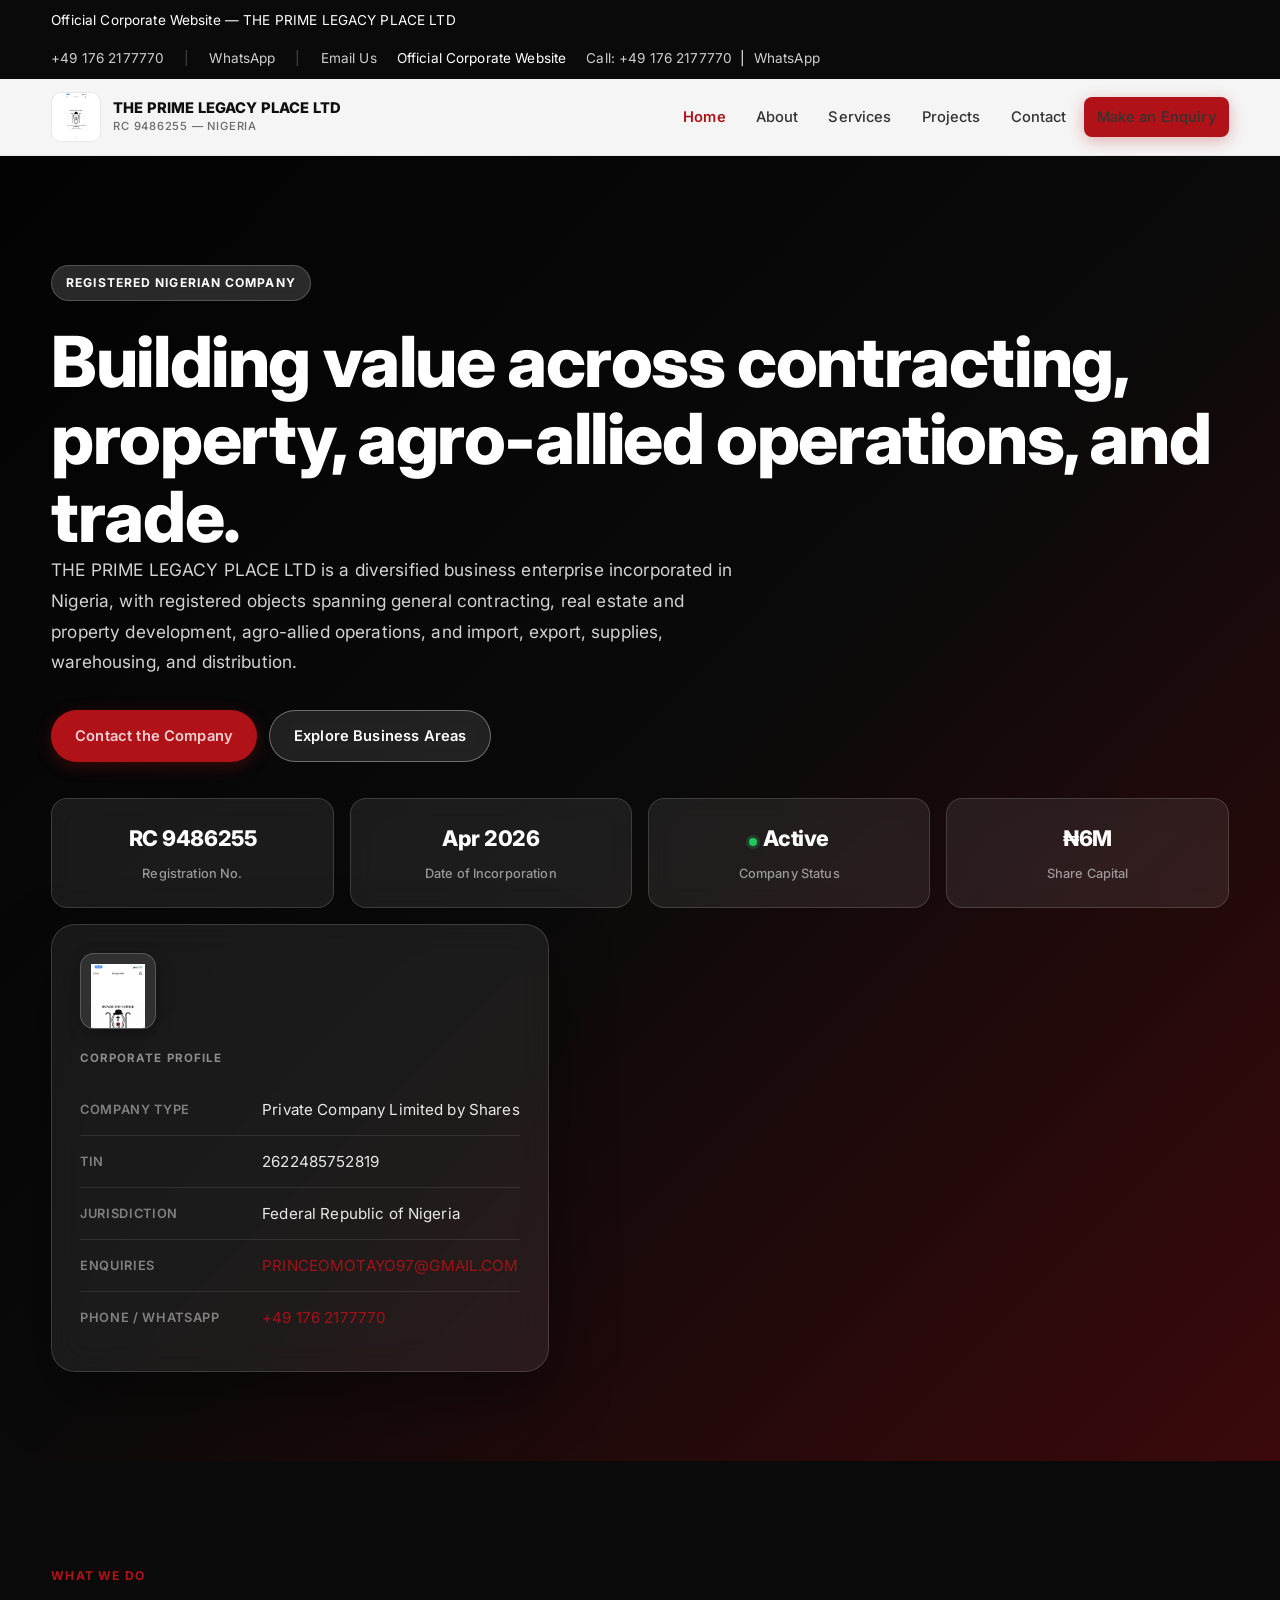
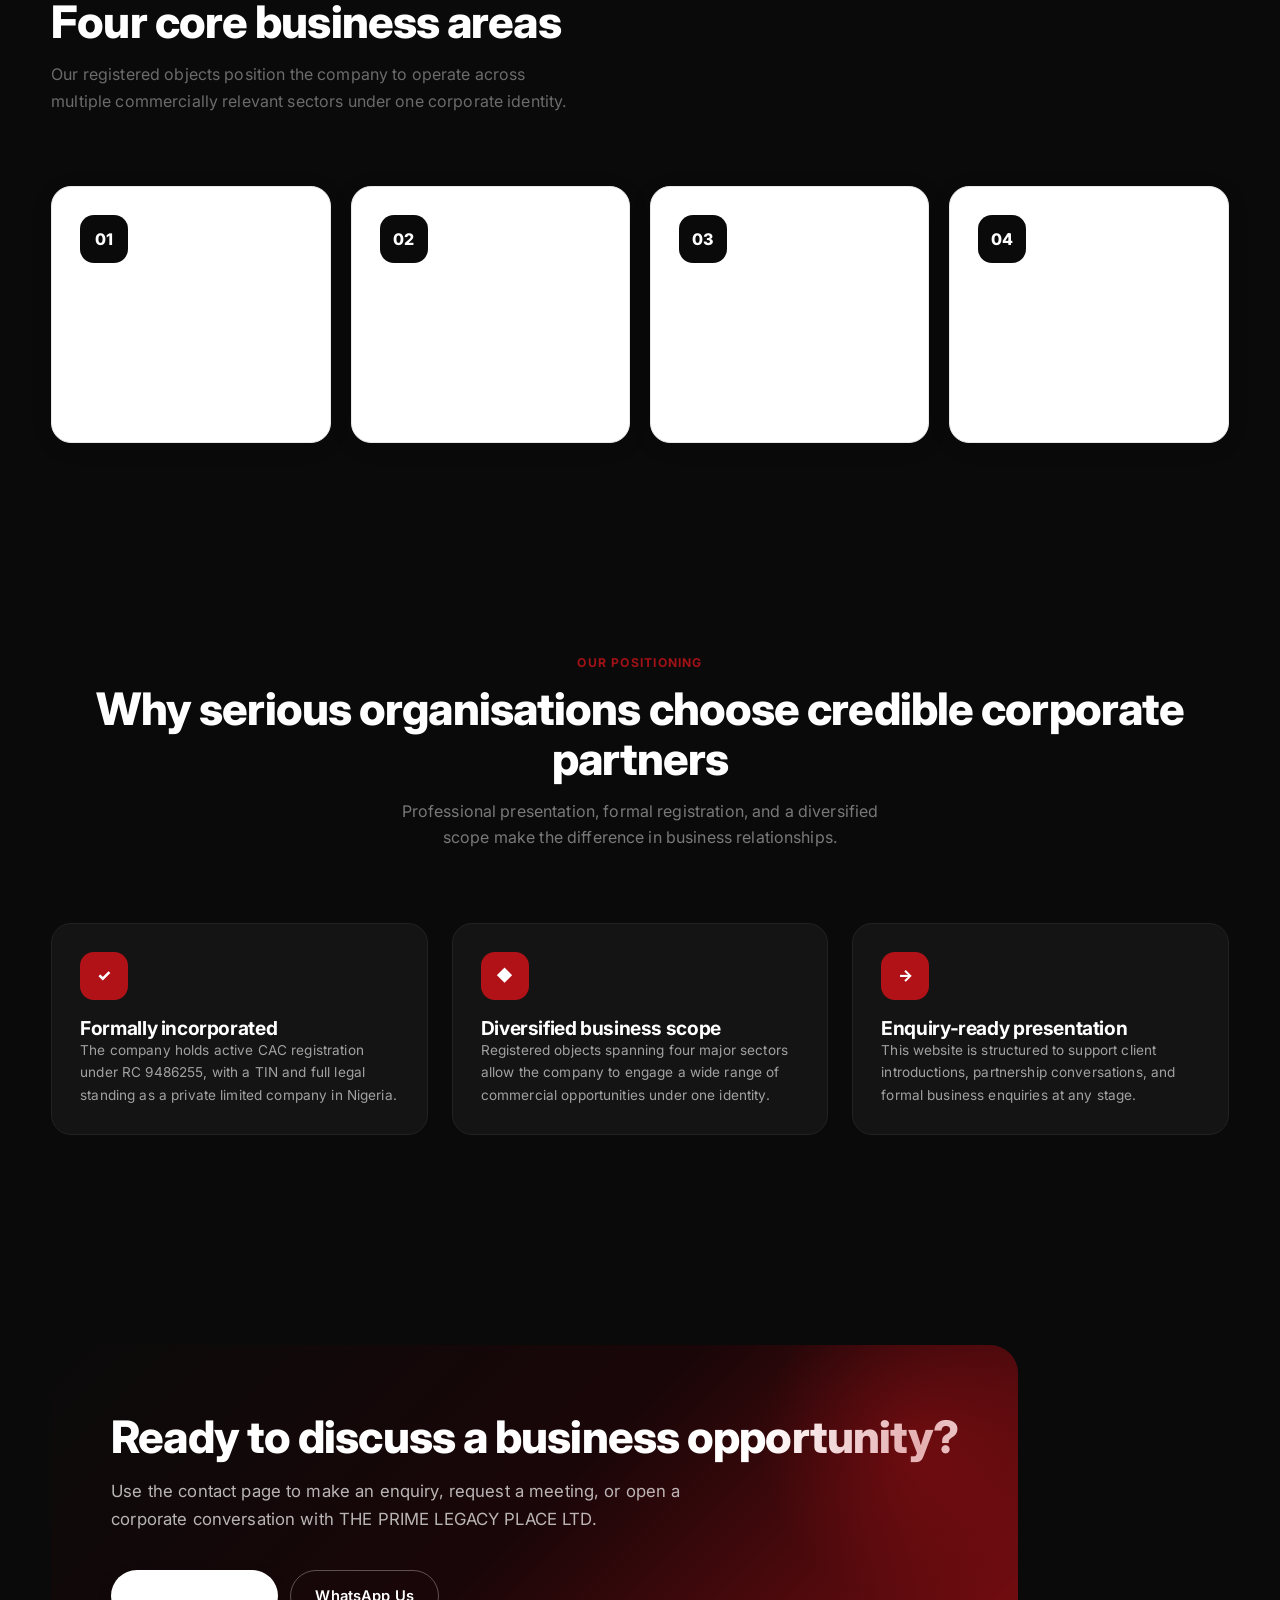
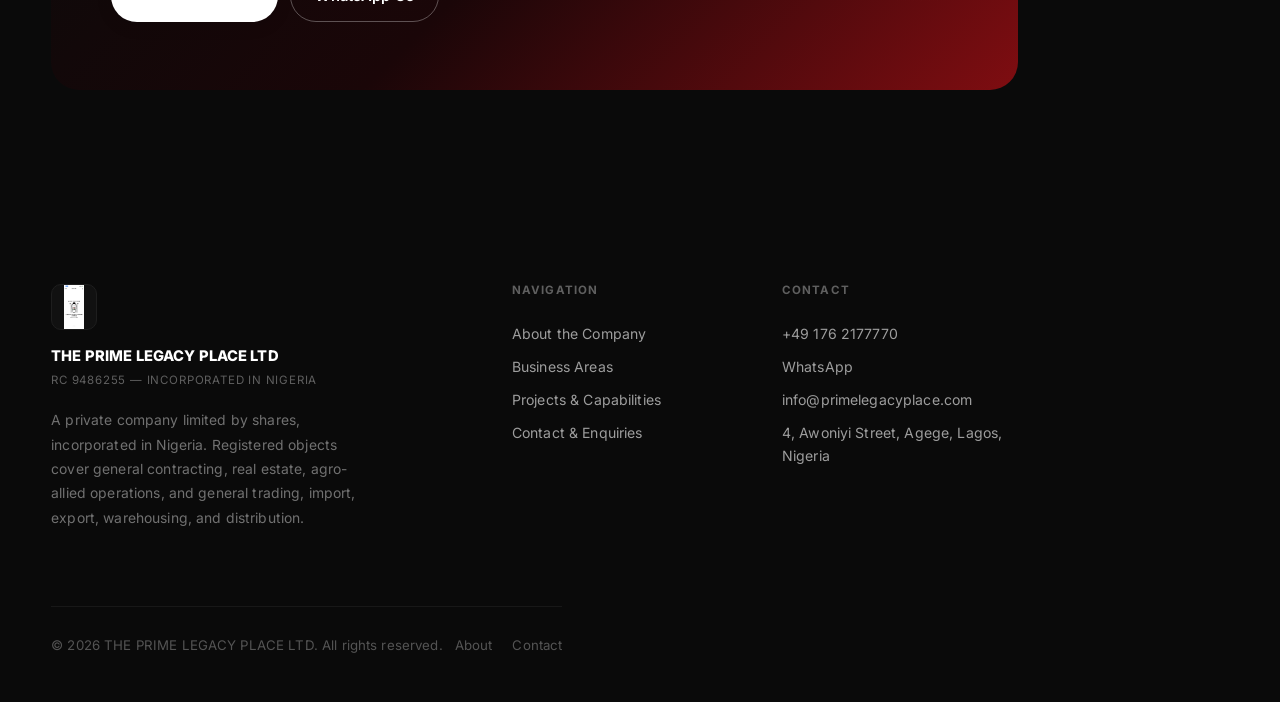
==== commit c961598b: "Merge branch 'main' into main" ====
--- a/index.html
+++ b/index.html
@@ -22,6 +22,11 @@
       <a href="https://wa.me/491762177770" target="_blank" rel="noopener">WhatsApp</a>
       <span class="topbar-sep">|</span>
       <a href="mailto:info@primelegacyplace.com">Email Us</a>
+    <div>Official Corporate Website</div>
+    <div>
+      <a href="tel:+491762177770">Call: +49 176 2177770</a>
+      &nbsp;|&nbsp;
+      <a href="https://wa.me/491762177770">WhatsApp</a>
     </div>
   </div>
 </div>
@@ -36,6 +41,7 @@
         <small>RC 9486255 &mdash; Nigeria</small>
       </div>
     </a>
+
     <nav class="menu">
       <a href="index.html">Home</a>
       <a href="about.html">About</a>
@@ -137,6 +143,7 @@
         <h2>Four core business areas</h2>
         <p>Our registered objects position the company to operate across multiple commercially relevant sectors under one corporate identity.</p>
       </div>
+
       <div class="grid-4">
         <div class="card reveal delay-1">
           <div class="icon-box icon-box-dark">01</div>
@@ -170,6 +177,7 @@
         <h2>Why serious organisations choose credible corporate partners</h2>
         <p class="muted">Professional presentation, formal registration, and a diversified scope make the difference in business relationships.</p>
       </div>
+
       <div class="grid-3">
         <div class="card reveal delay-1">
           <div class="icon-box icon-box-red">&#10003;</div>
@@ -245,4 +253,4 @@
 
 <script src="script.js"></script>
 </body>
-</html>
+</html>
--- a/styles.css
+++ b/styles.css
@@ -695,3 +695,30 @@
   .topbar-right { justify-content: center; }
   .cta-section { padding: 36px 24px; border-radius: 20px; }
 }
+
+@media (max-width:980px){
+  .hero-grid,
+  .grid-3,
+  .grid-4,
+  .grid-2,
+  .footer-grid,
+  .stats{
+    grid-template-columns:1fr;
+  }
+
+  .menu{
+    display:none;
+  }
+
+  .site-header{
+    position:static;
+  }
+
+  .table-like{
+    grid-template-columns:1fr;
+  }
+
+  h1{
+    font-size:2.35rem;
+  }
+}
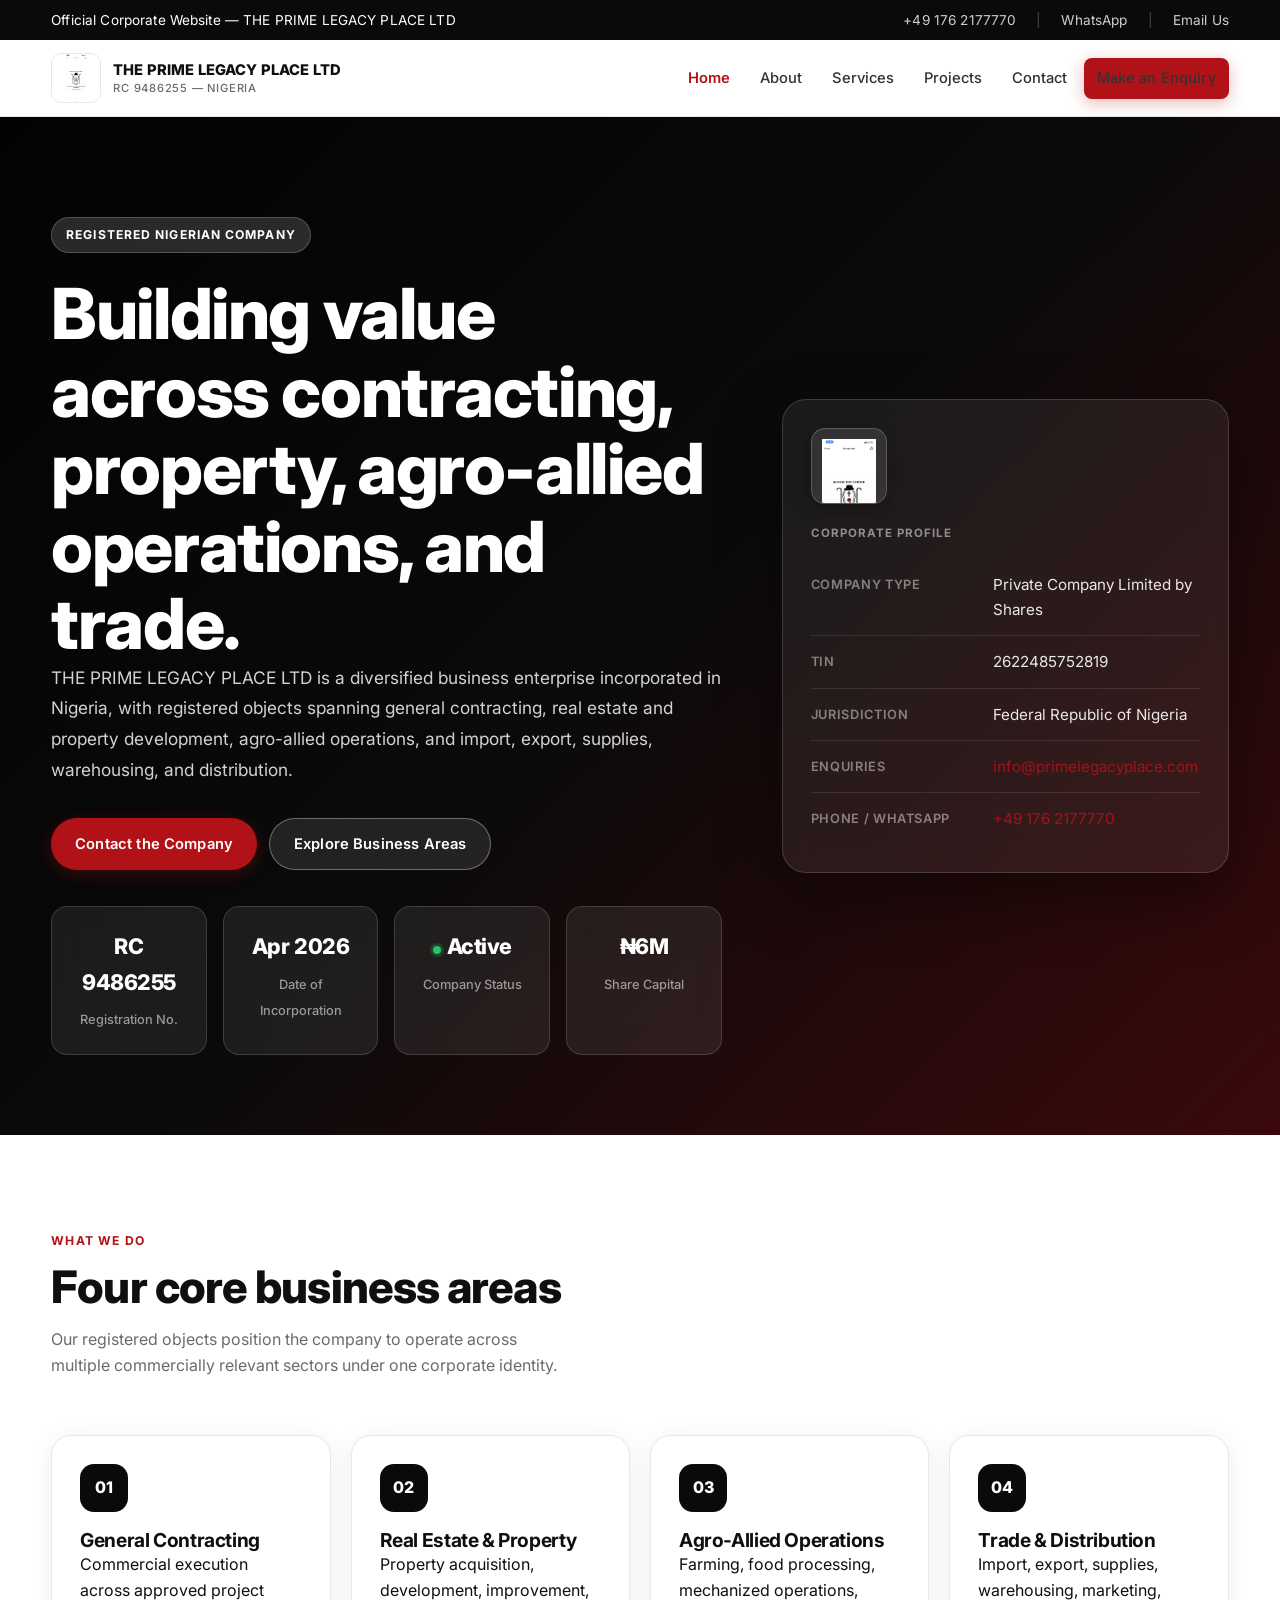
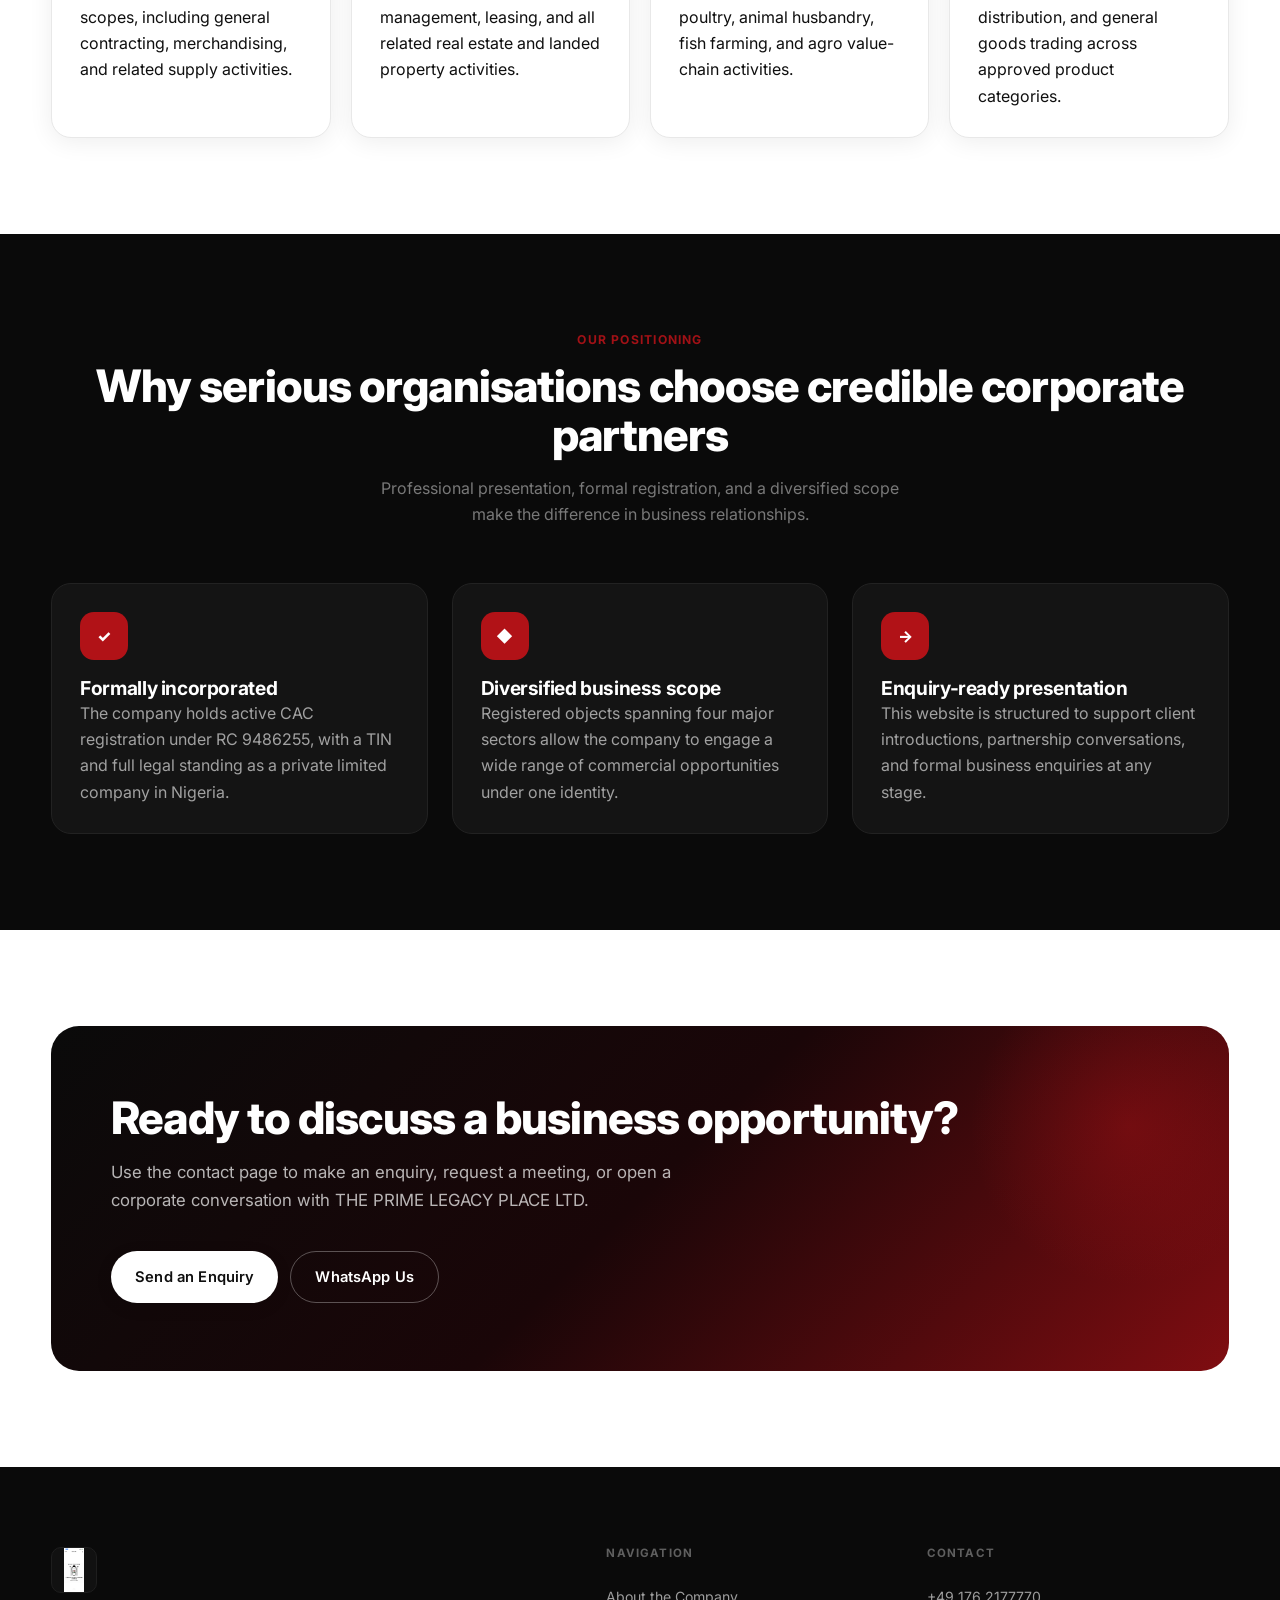
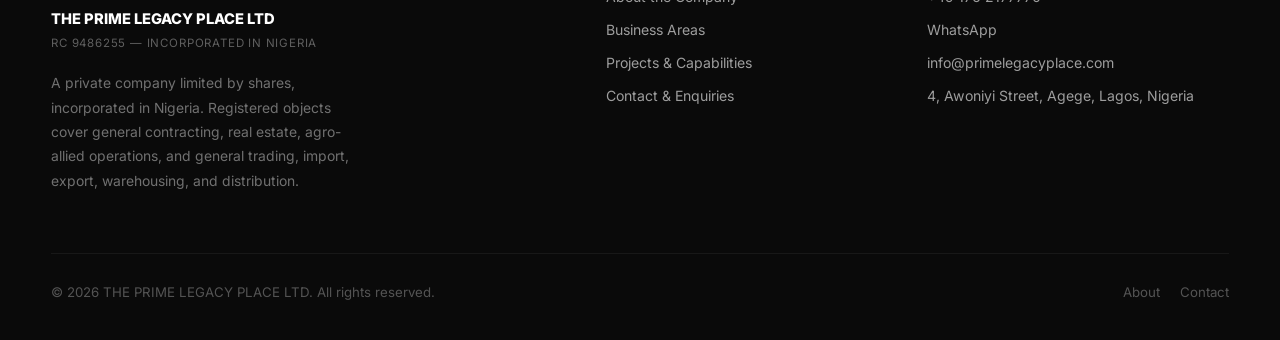
==== commit 090b0ad5: "Fix: replace remaining old Gmail with info@primelegacyplace.com" ====
--- a/index.html
+++ b/index.html
@@ -22,11 +22,6 @@
       <a href="https://wa.me/491762177770" target="_blank" rel="noopener">WhatsApp</a>
       <span class="topbar-sep">|</span>
       <a href="mailto:info@primelegacyplace.com">Email Us</a>
-    <div>Official Corporate Website</div>
-    <div>
-      <a href="tel:+491762177770">Call: +49 176 2177770</a>
-      &nbsp;|&nbsp;
-      <a href="https://wa.me/491762177770">WhatsApp</a>
     </div>
   </div>
 </div>
@@ -41,7 +36,6 @@
         <small>RC 9486255 &mdash; Nigeria</small>
       </div>
     </a>
-
     <nav class="menu">
       <a href="index.html">Home</a>
       <a href="about.html">About</a>
@@ -125,7 +119,7 @@
         </div>
         <div class="table-row">
           <strong>Enquiries</strong>
-          <div><a href="mailto:PRINCEOMOTAYO97@GMAIL.COM">PRINCEOMOTAYO97@GMAIL.COM</a></div>
+          <div><a href="mailto:info@primelegacyplace.com">info@primelegacyplace.com</a></div>
         </div>
         <div class="table-row">
           <strong>Phone / WhatsApp</strong>
@@ -143,7 +137,6 @@
         <h2>Four core business areas</h2>
         <p>Our registered objects position the company to operate across multiple commercially relevant sectors under one corporate identity.</p>
       </div>
-
       <div class="grid-4">
         <div class="card reveal delay-1">
           <div class="icon-box icon-box-dark">01</div>
@@ -177,7 +170,6 @@
         <h2>Why serious organisations choose credible corporate partners</h2>
         <p class="muted">Professional presentation, formal registration, and a diversified scope make the difference in business relationships.</p>
       </div>
-
       <div class="grid-3">
         <div class="card reveal delay-1">
           <div class="icon-box icon-box-red">&#10003;</div>
@@ -253,4 +245,4 @@
 
 <script src="script.js"></script>
 </body>
-</html>+</html>
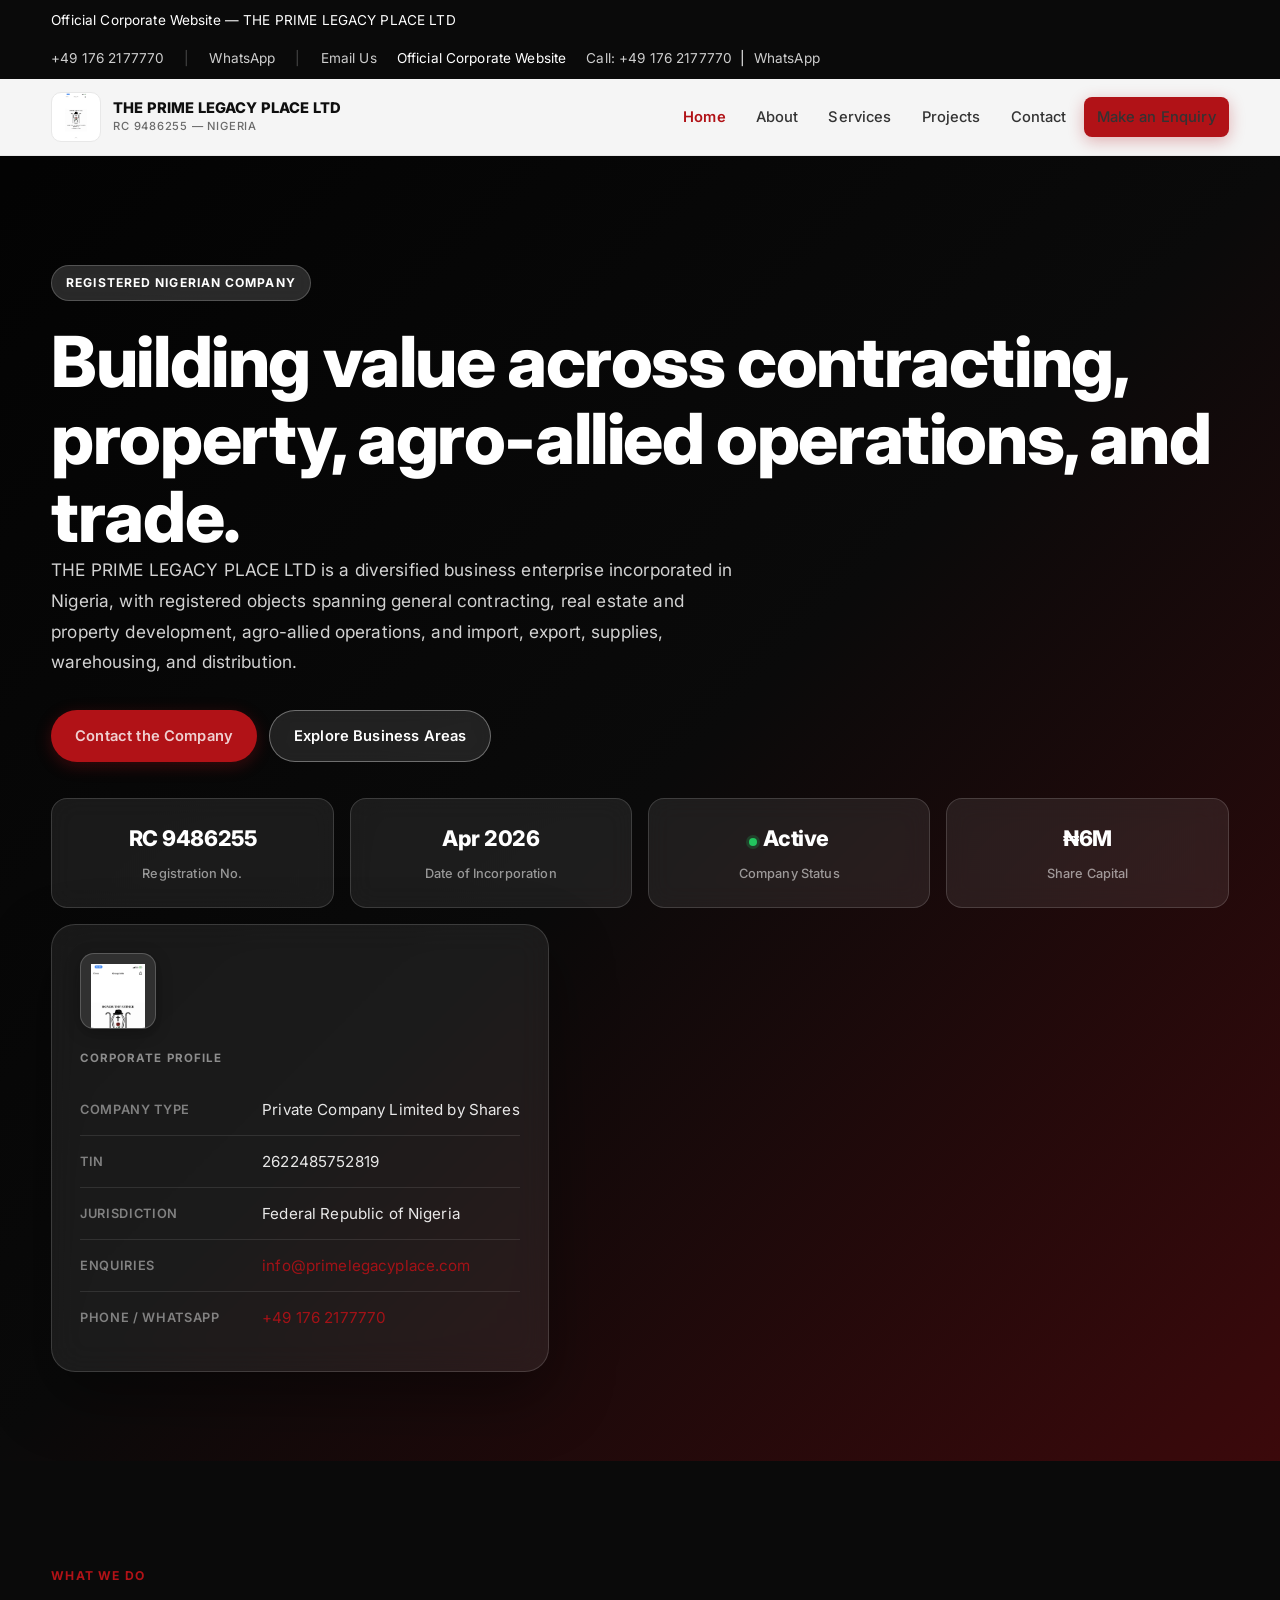
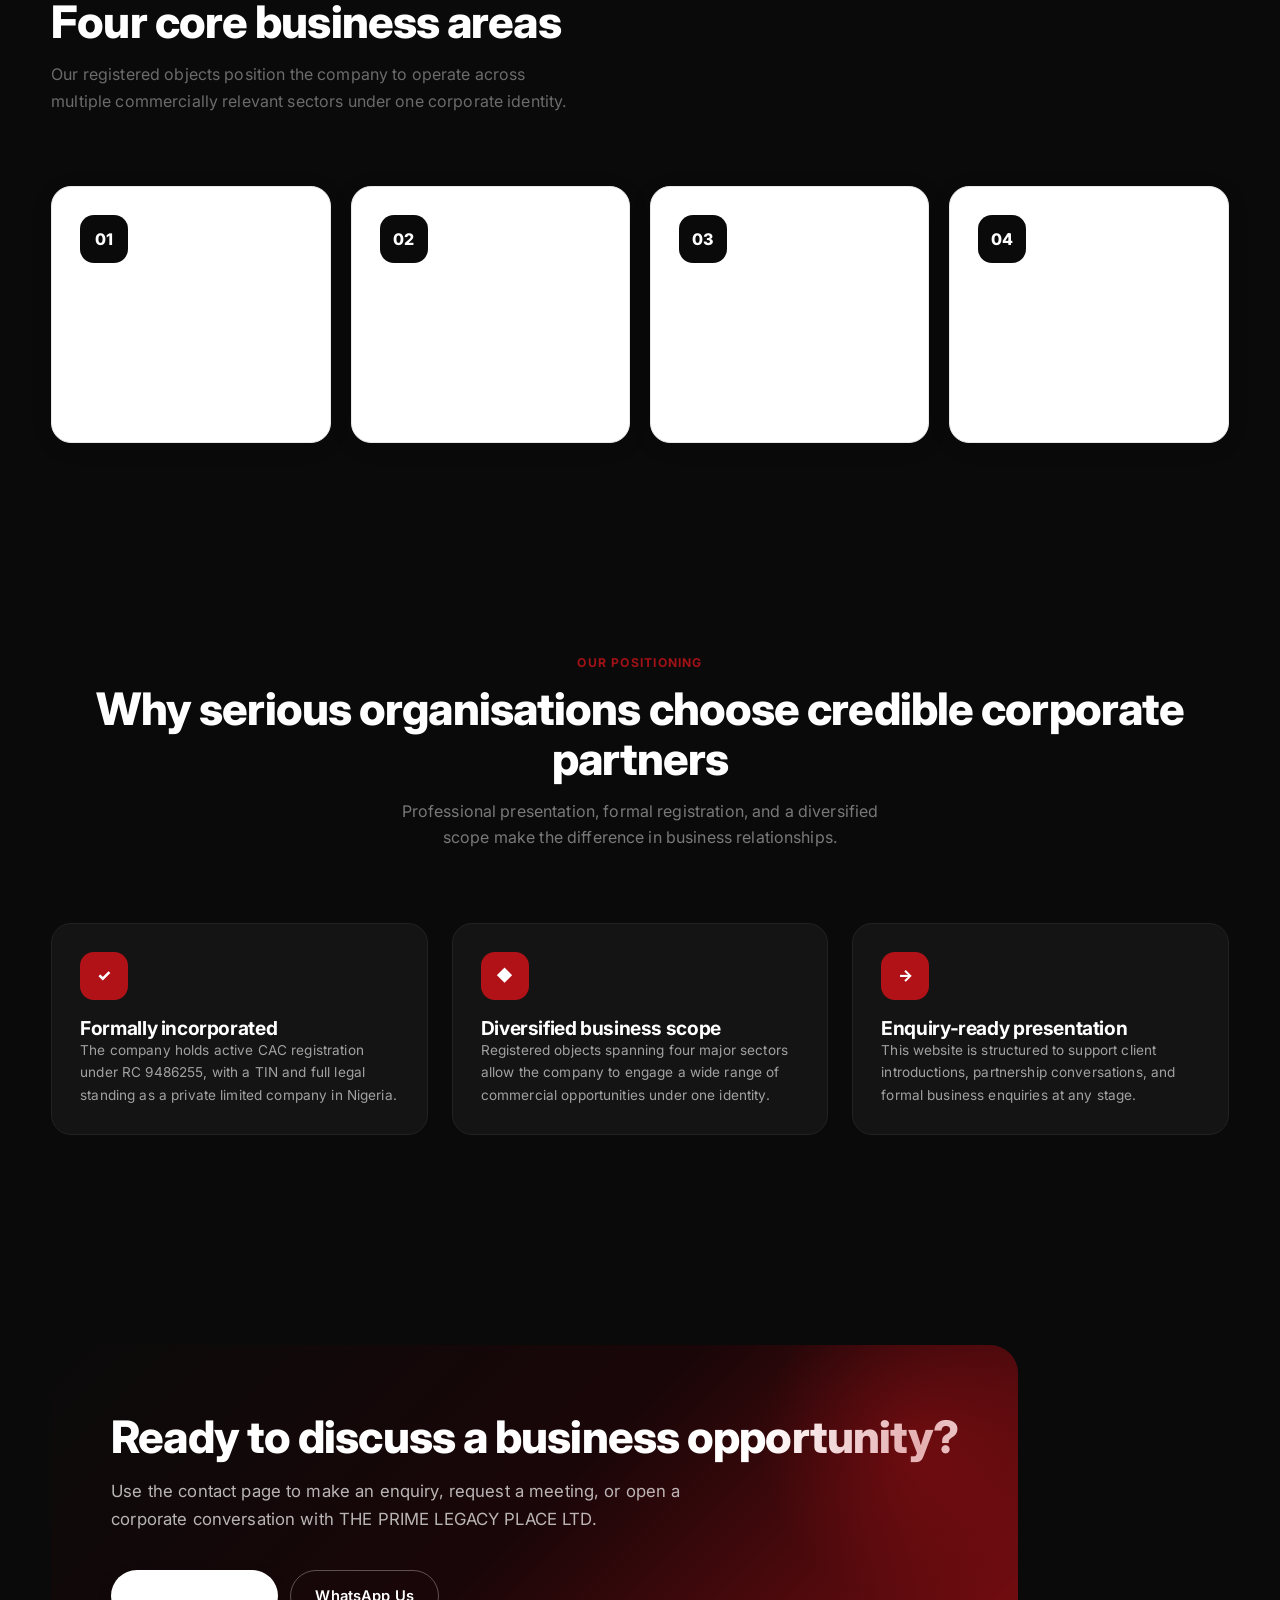
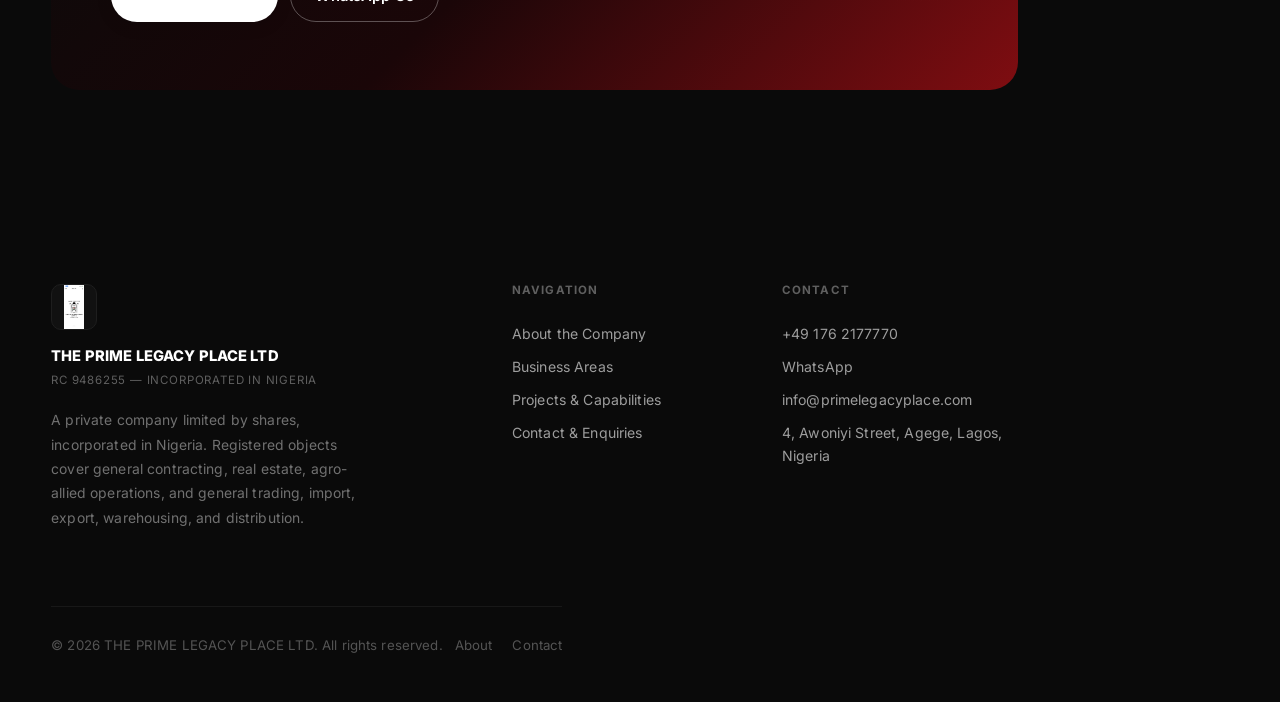
==== commit 884d125f: "Merge branch 'main' of https://github.com/PaJIm99/prime-legacy-official-site new" ====
--- a/index.html
+++ b/index.html
@@ -22,6 +22,11 @@
       <a href="https://wa.me/491762177770" target="_blank" rel="noopener">WhatsApp</a>
       <span class="topbar-sep">|</span>
       <a href="mailto:info@primelegacyplace.com">Email Us</a>
+    <div>Official Corporate Website</div>
+    <div>
+      <a href="tel:+491762177770">Call: +49 176 2177770</a>
+      &nbsp;|&nbsp;
+      <a href="https://wa.me/491762177770">WhatsApp</a>
     </div>
   </div>
 </div>
@@ -36,6 +41,7 @@
         <small>RC 9486255 &mdash; Nigeria</small>
       </div>
     </a>
+
     <nav class="menu">
       <a href="index.html">Home</a>
       <a href="about.html">About</a>
@@ -137,6 +143,7 @@
         <h2>Four core business areas</h2>
         <p>Our registered objects position the company to operate across multiple commercially relevant sectors under one corporate identity.</p>
       </div>
+
       <div class="grid-4">
         <div class="card reveal delay-1">
           <div class="icon-box icon-box-dark">01</div>
@@ -170,6 +177,7 @@
         <h2>Why serious organisations choose credible corporate partners</h2>
         <p class="muted">Professional presentation, formal registration, and a diversified scope make the difference in business relationships.</p>
       </div>
+
       <div class="grid-3">
         <div class="card reveal delay-1">
           <div class="icon-box icon-box-red">&#10003;</div>
@@ -245,4 +253,4 @@
 
 <script src="script.js"></script>
 </body>
-</html>
+</html>
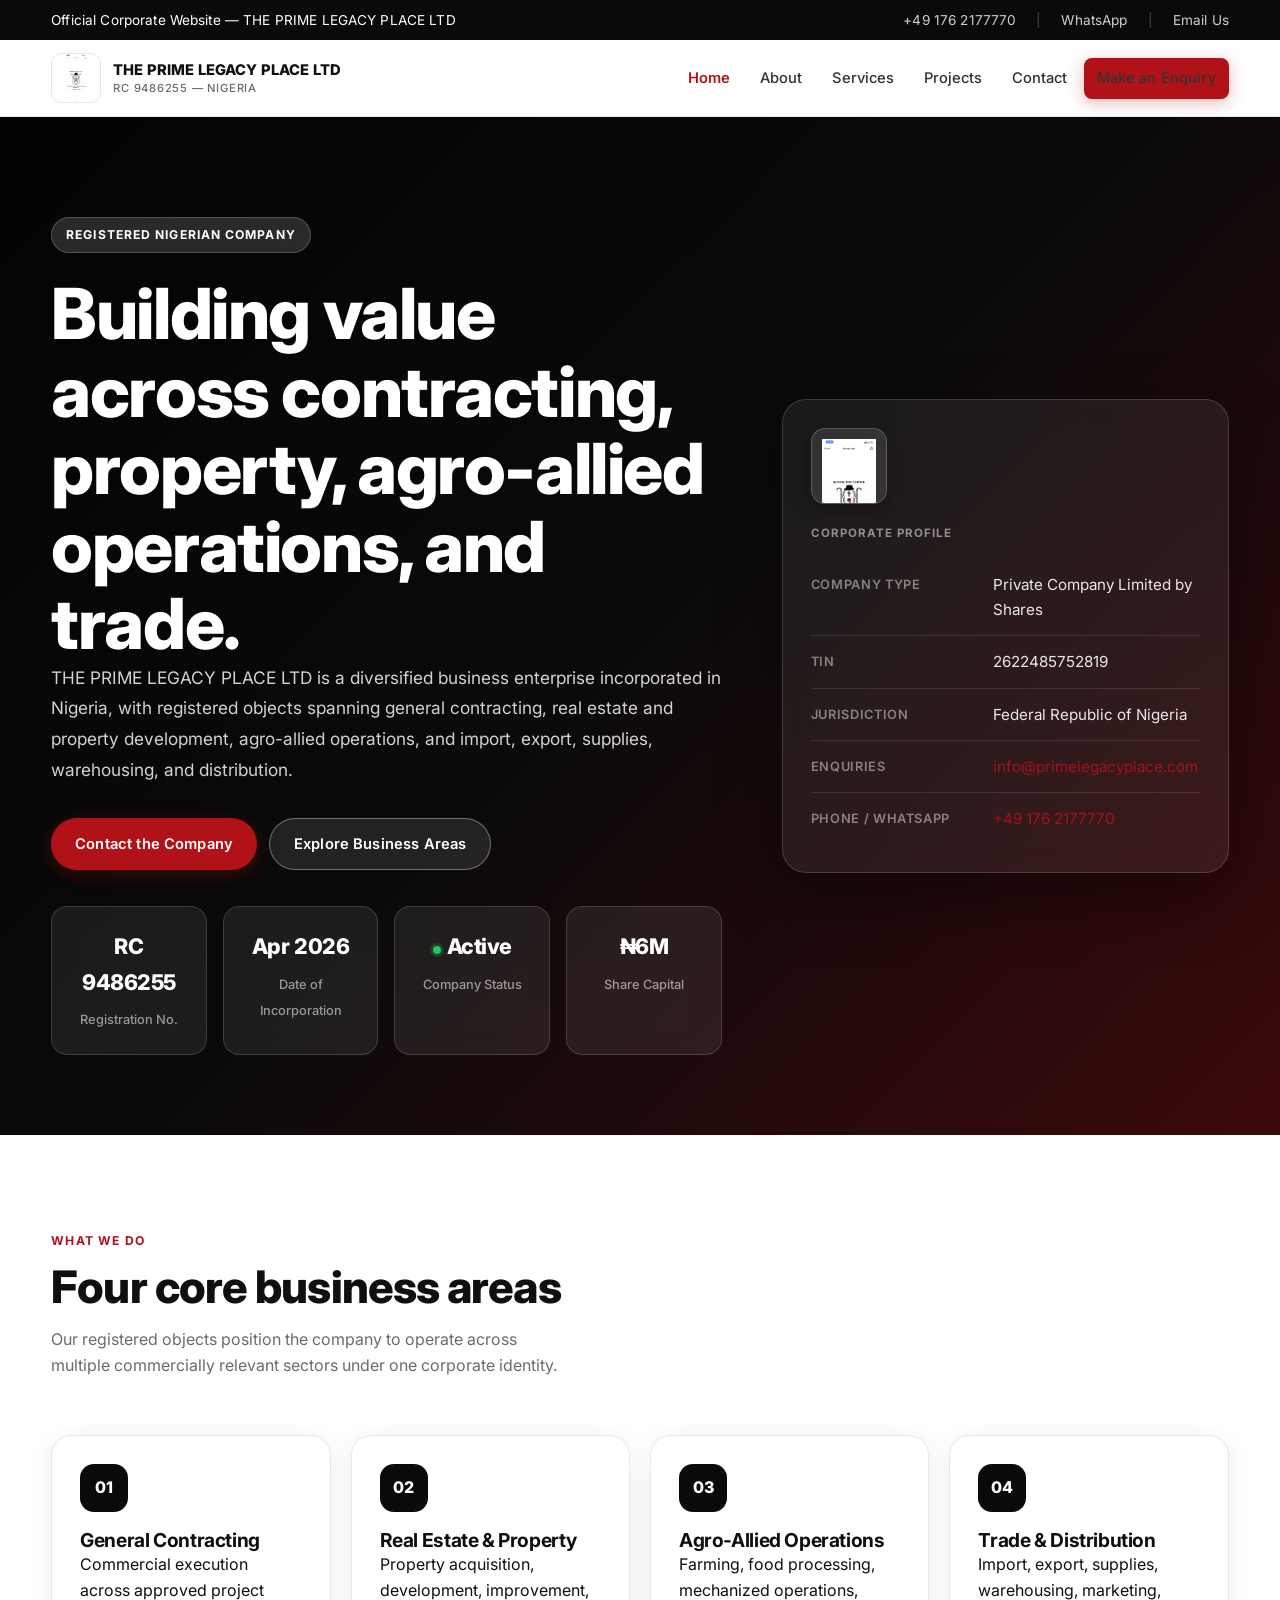
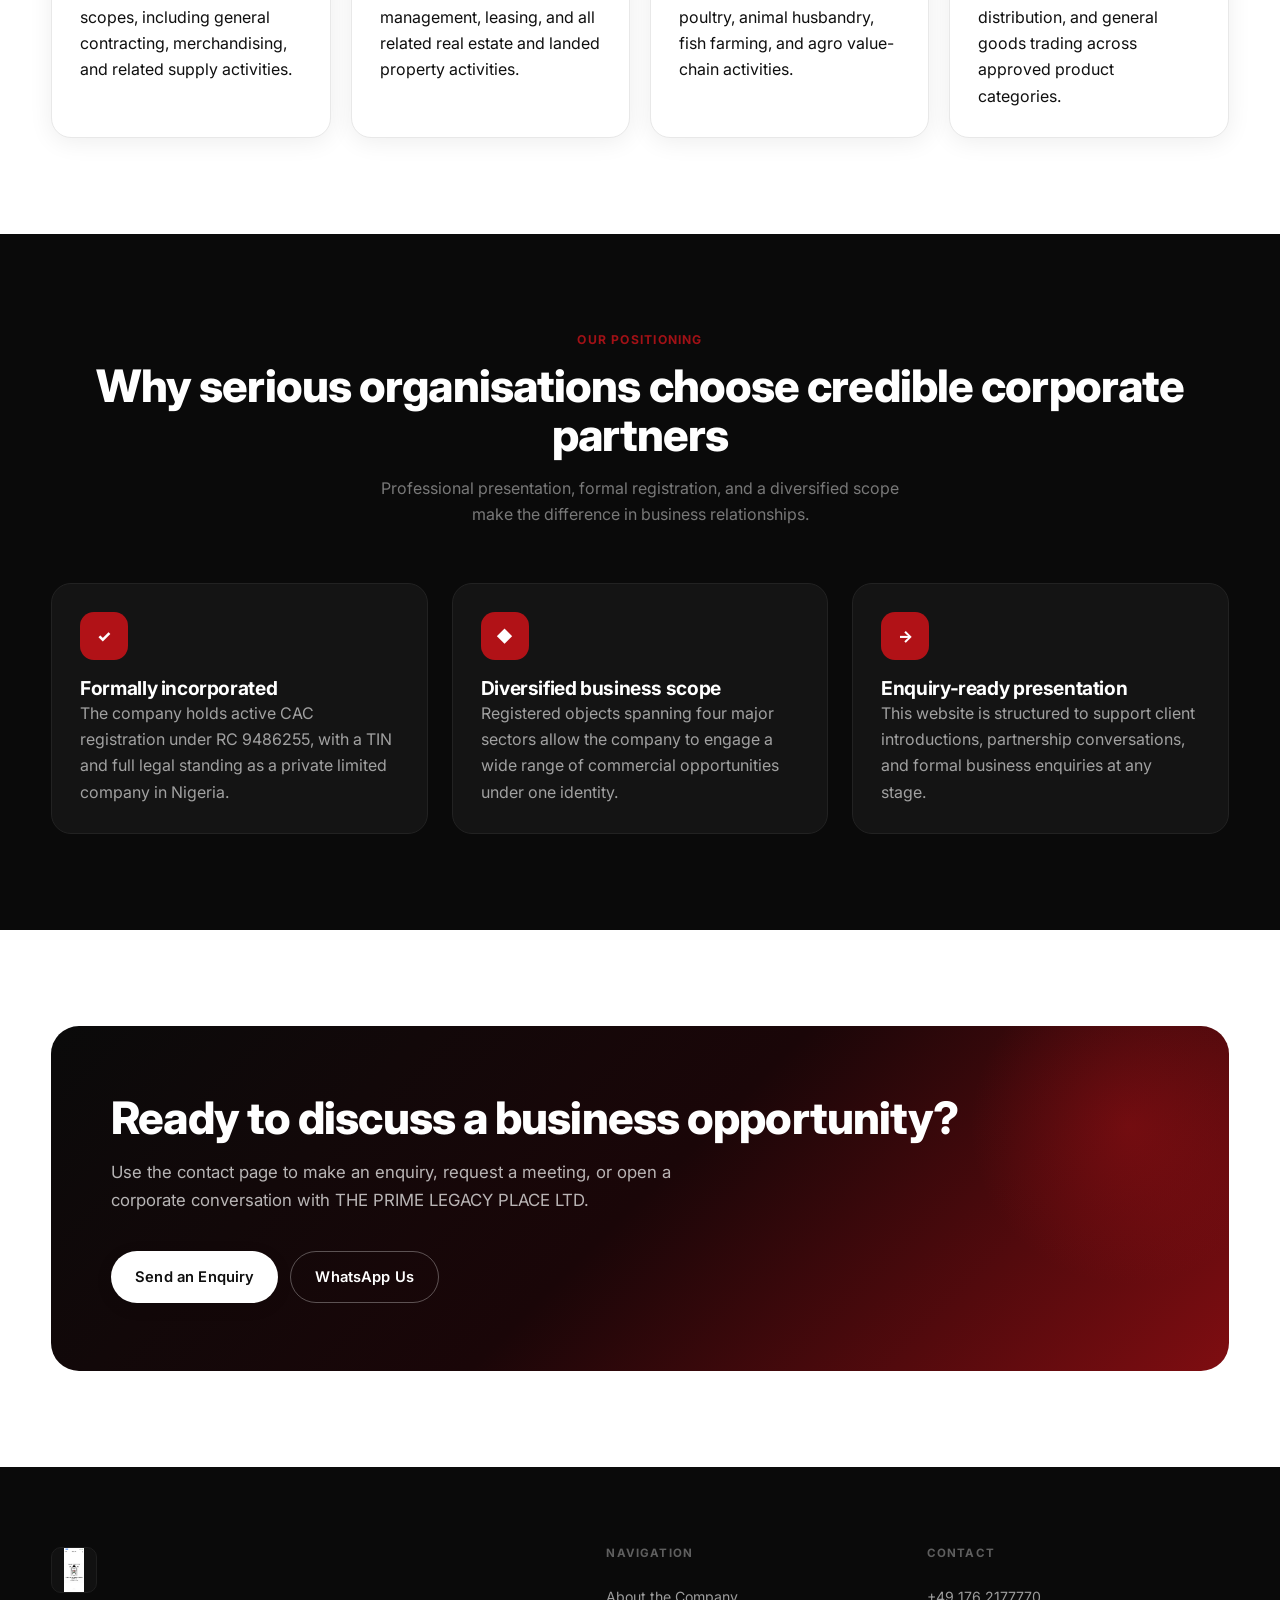
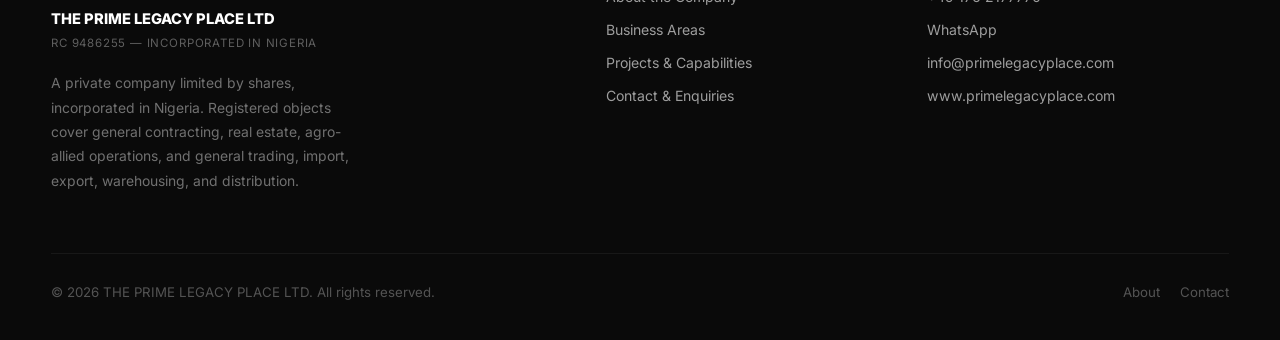
==== commit bdff6dbc: "Clean up merge conflicts: fix broken HTML structure and duplicate CSS" ====
--- a/index.html
+++ b/index.html
@@ -12,7 +12,6 @@
 </head>
 <body>
 
-<!-- TOPBAR -->
 <div class="topbar">
   <div class="container">
     <div>Official Corporate Website &mdash; THE PRIME LEGACY PLACE LTD</div>
@@ -22,16 +21,10 @@
       <a href="https://wa.me/491762177770" target="_blank" rel="noopener">WhatsApp</a>
       <span class="topbar-sep">|</span>
       <a href="mailto:info@primelegacyplace.com">Email Us</a>
-    <div>Official Corporate Website</div>
-    <div>
-      <a href="tel:+491762177770">Call: +49 176 2177770</a>
-      &nbsp;|&nbsp;
-      <a href="https://wa.me/491762177770">WhatsApp</a>
     </div>
   </div>
 </div>
 
-<!-- HEADER -->
 <header class="site-header">
   <div class="container nav">
     <a class="brand" href="index.html">
@@ -41,7 +34,6 @@
         <small>RC 9486255 &mdash; Nigeria</small>
       </div>
     </a>
-
     <nav class="menu">
       <a href="index.html">Home</a>
       <a href="about.html">About</a>
@@ -56,7 +48,6 @@
   </div>
 </header>
 
-<!-- MOBILE NAV -->
 <div class="mobile-nav" role="dialog" aria-label="Mobile navigation">
   <button class="mobile-nav-close" aria-label="Close menu">&times;</button>
   <a href="index.html">Home</a>
@@ -69,9 +60,7 @@
 
 <main>
 
-  <!-- HERO -->
   <section class="hero">
-    <!-- Video background -->
     <div class="hero-video-wrap">
       <video class="hero-video" autoplay muted loop playsinline preload="auto" aria-hidden="true">
         <source src="assets/video/orime.mp4" type="video/mp4">
@@ -135,7 +124,6 @@
     </div>
   </section>
 
-  <!-- CORE BUSINESS AREAS -->
   <section>
     <div class="container">
       <div class="section-head reveal">
@@ -143,7 +131,6 @@
         <h2>Four core business areas</h2>
         <p>Our registered objects position the company to operate across multiple commercially relevant sectors under one corporate identity.</p>
       </div>
-
       <div class="grid-4">
         <div class="card reveal delay-1">
           <div class="icon-box icon-box-dark">01</div>
@@ -169,7 +156,6 @@
     </div>
   </section>
 
-  <!-- WHY WORK WITH US -->
   <section class="band">
     <div class="container">
       <div class="section-head center reveal">
@@ -177,7 +163,6 @@
         <h2>Why serious organisations choose credible corporate partners</h2>
         <p class="muted">Professional presentation, formal registration, and a diversified scope make the difference in business relationships.</p>
       </div>
-
       <div class="grid-3">
         <div class="card reveal delay-1">
           <div class="icon-box icon-box-red">&#10003;</div>
@@ -198,7 +183,6 @@
     </div>
   </section>
 
-  <!-- CTA -->
   <section>
     <div class="container">
       <div class="cta-section reveal">
@@ -214,7 +198,6 @@
 
 </main>
 
-<!-- FOOTER -->
 <footer>
   <div class="container">
     <div class="footer-grid">
@@ -238,7 +221,7 @@
         <a href="tel:+491762177770">+49 176 2177770</a>
         <a href="https://wa.me/491762177770" target="_blank" rel="noopener">WhatsApp</a>
         <a href="mailto:info@primelegacyplace.com">info@primelegacyplace.com</a>
-        <a href="contact.html">4, Awoniyi Street, Agege, Lagos, Nigeria</a>
+        <a href="https://www.primelegacyplace.com" target="_blank" rel="noopener">www.primelegacyplace.com</a>
       </div>
     </div>
     <div class="footer-bottom">
@@ -253,4 +236,4 @@
 
 <script src="script.js"></script>
 </body>
-</html>+</html>
--- a/styles.css
+++ b/styles.css
@@ -694,31 +694,4 @@
   .topbar .container { justify-content: center; text-align: center; }
   .topbar-right { justify-content: center; }
   .cta-section { padding: 36px 24px; border-radius: 20px; }
-}
-
-@media (max-width:980px){
-  .hero-grid,
-  .grid-3,
-  .grid-4,
-  .grid-2,
-  .footer-grid,
-  .stats{
-    grid-template-columns:1fr;
-  }
-
-  .menu{
-    display:none;
-  }
-
-  .site-header{
-    position:static;
-  }
-
-  .table-like{
-    grid-template-columns:1fr;
-  }
-
-  h1{
-    font-size:2.35rem;
-  }
 }
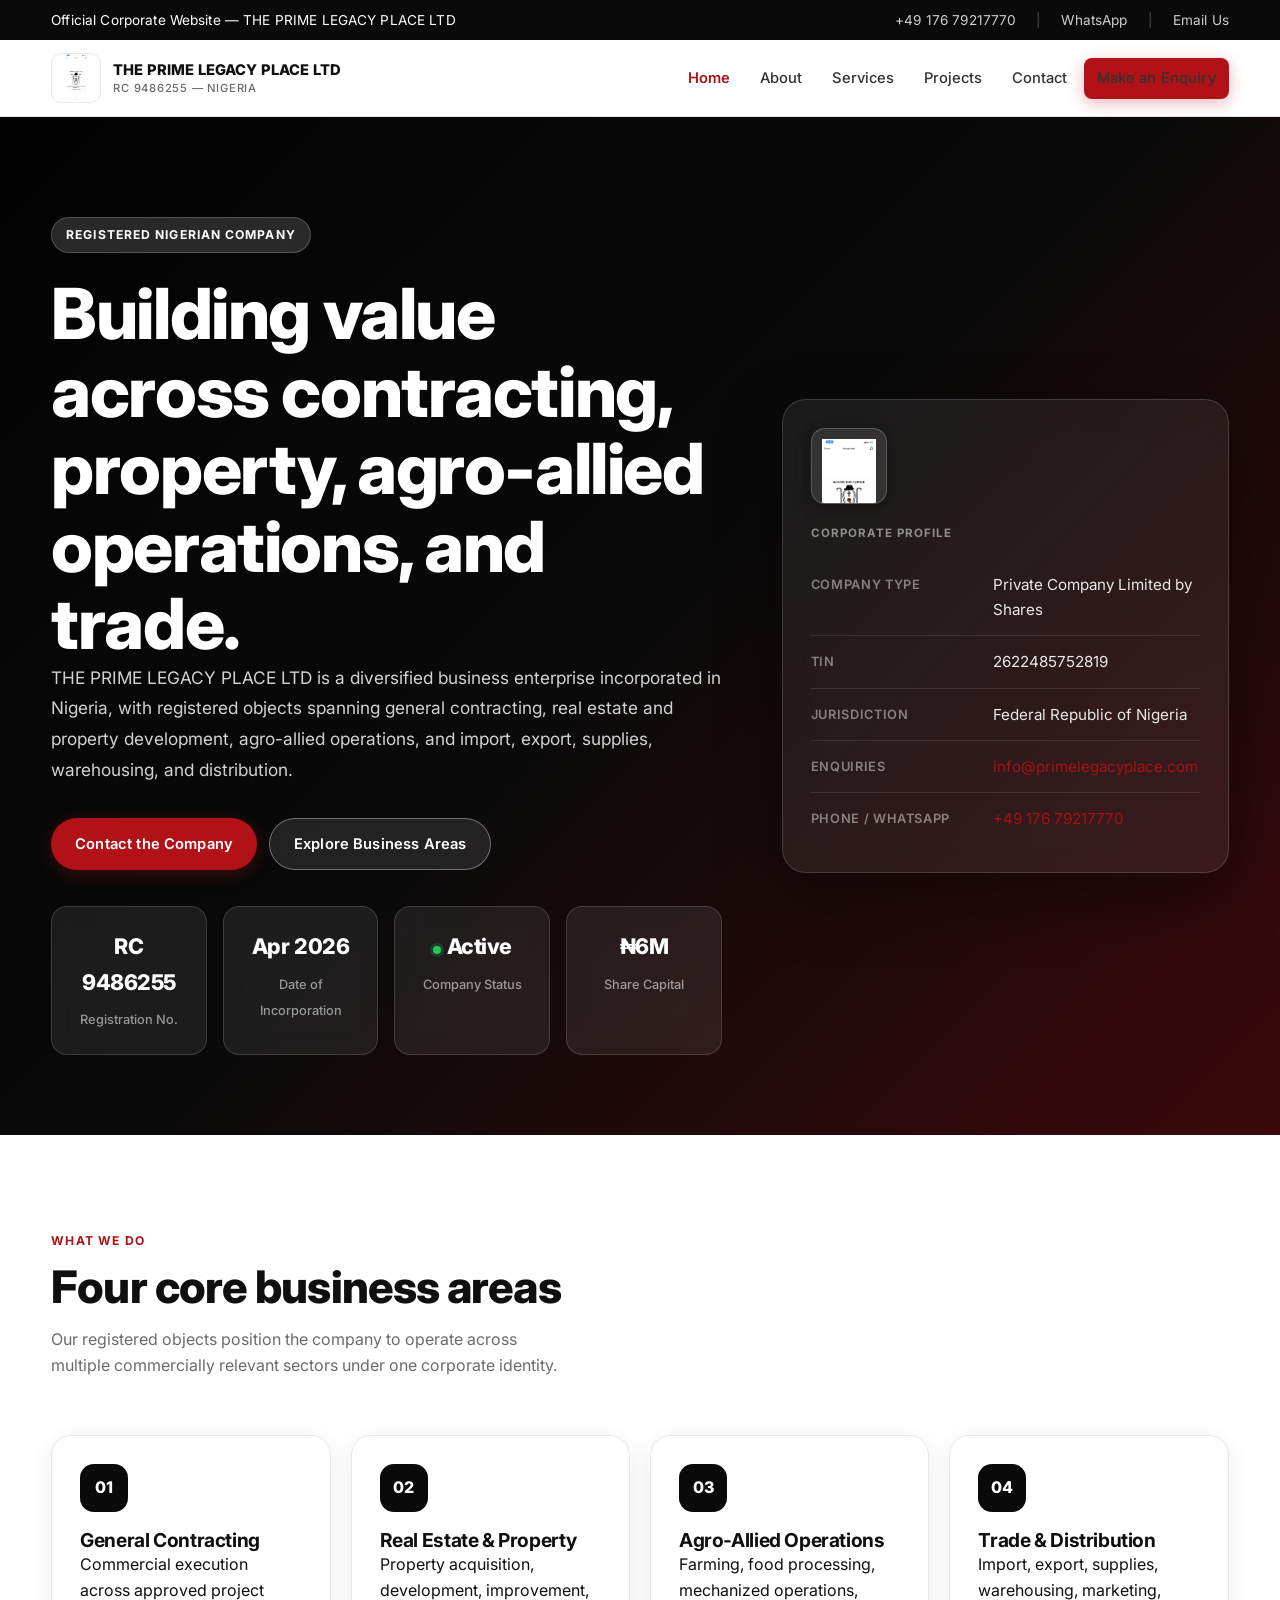
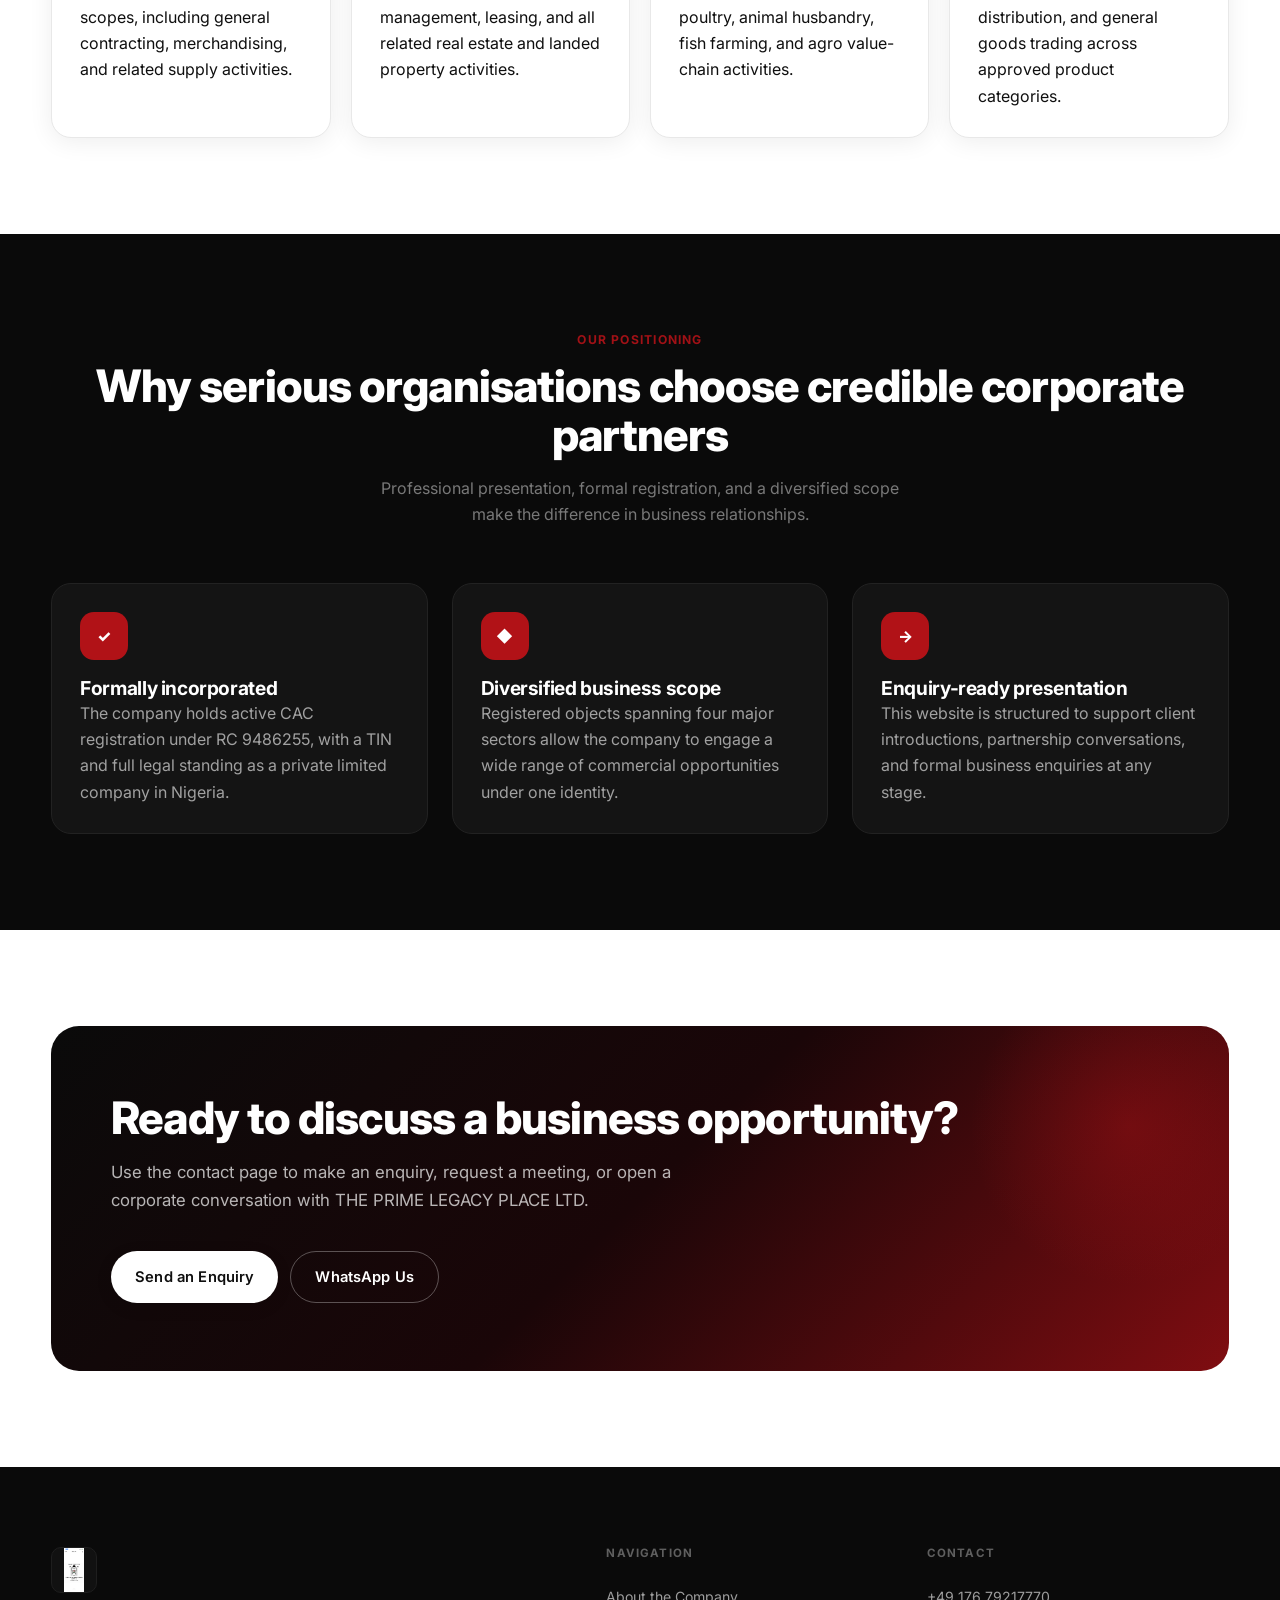
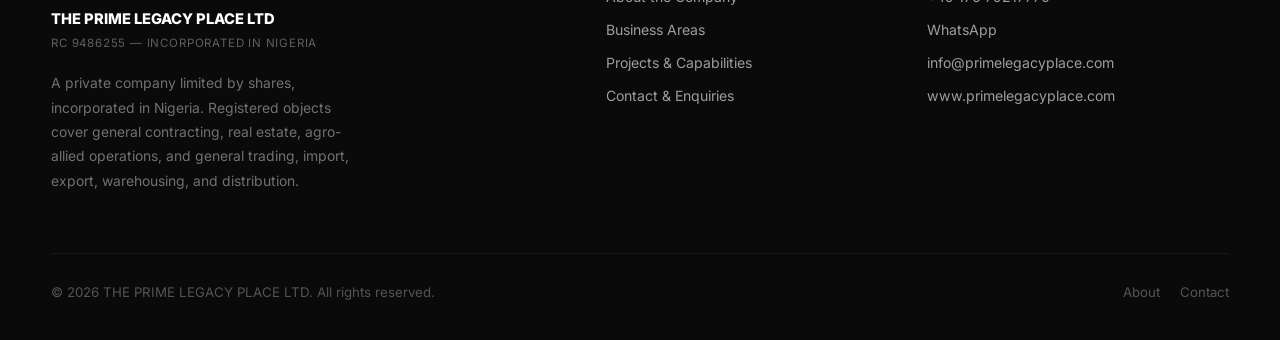
==== commit 7c93a839: "Update phone and WhatsApp number across site" ====
--- a/index.html
+++ b/index.html
@@ -16,9 +16,9 @@
   <div class="container">
     <div>Official Corporate Website &mdash; THE PRIME LEGACY PLACE LTD</div>
     <div class="topbar-right">
-      <a href="tel:+491762177770">+49 176 2177770</a>
+      <a href="tel:+4917679217770">+49 176 79217770</a>
       <span class="topbar-sep">|</span>
-      <a href="https://wa.me/491762177770" target="_blank" rel="noopener">WhatsApp</a>
+      <a href="https://wa.me/4917679217770" target="_blank" rel="noopener">WhatsApp</a>
       <span class="topbar-sep">|</span>
       <a href="mailto:info@primelegacyplace.com">Email Us</a>
     </div>
@@ -118,7 +118,7 @@
         </div>
         <div class="table-row">
           <strong>Phone / WhatsApp</strong>
-          <div><a href="tel:+491762177770">+49 176 2177770</a></div>
+          <div><a href="tel:+4917679217770">+49 176 79217770</a></div>
         </div>
       </div>
     </div>
@@ -190,7 +190,7 @@
         <p>Use the contact page to make an enquiry, request a meeting, or open a corporate conversation with THE PRIME LEGACY PLACE LTD.</p>
         <div class="cta-actions">
           <a class="btn-white btn" href="contact.html">Send an Enquiry</a>
-          <a class="btn-outline" style="border-color:rgba(255,255,255,0.3);color:#fff;" href="https://wa.me/491762177770" target="_blank" rel="noopener">WhatsApp Us</a>
+          <a class="btn-outline" style="border-color:rgba(255,255,255,0.3);color:#fff;" href="https://wa.me/4917679217770" target="_blank" rel="noopener">WhatsApp Us</a>
         </div>
       </div>
     </div>
@@ -218,8 +218,8 @@
       </div>
       <div class="footer-col">
         <h4>Contact</h4>
-        <a href="tel:+491762177770">+49 176 2177770</a>
-        <a href="https://wa.me/491762177770" target="_blank" rel="noopener">WhatsApp</a>
+        <a href="tel:+4917679217770">+49 176 79217770</a>
+        <a href="https://wa.me/4917679217770" target="_blank" rel="noopener">WhatsApp</a>
         <a href="mailto:info@primelegacyplace.com">info@primelegacyplace.com</a>
         <a href="https://www.primelegacyplace.com" target="_blank" rel="noopener">www.primelegacyplace.com</a>
       </div>
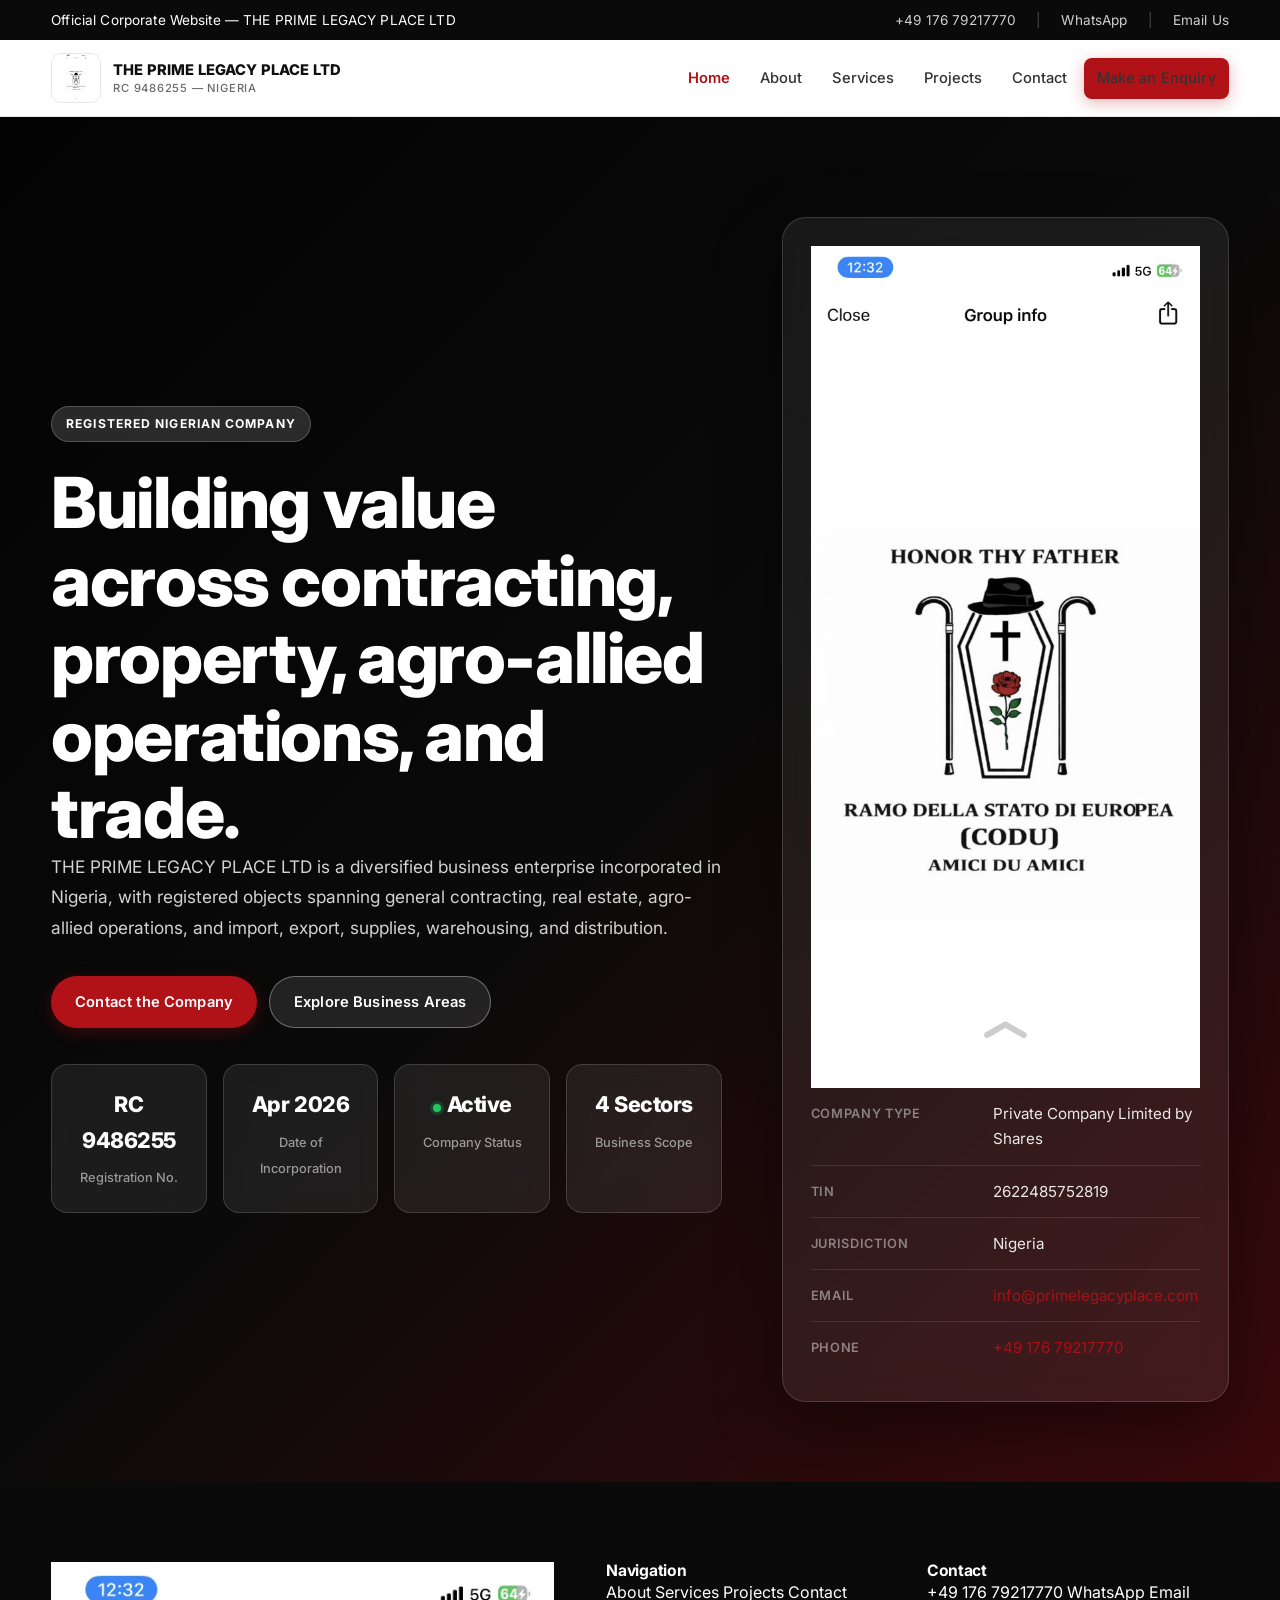
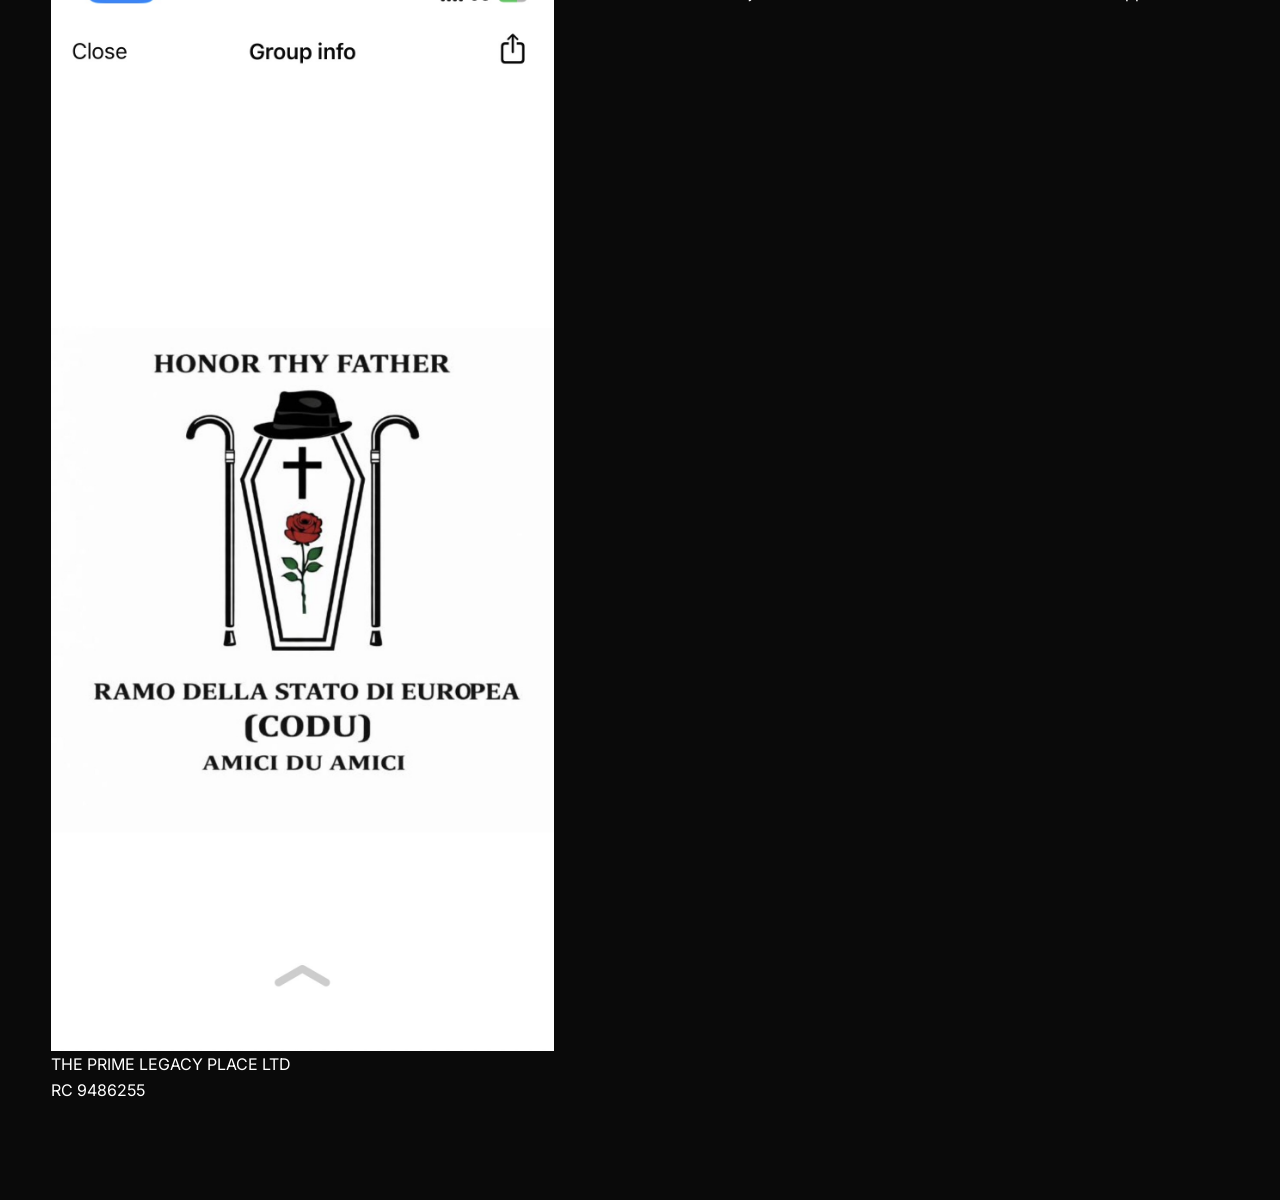
==== commit ec22e56a: "Final homepage cleanup: removed share capital, unified contact info" ====
--- a/index.html
+++ b/index.html
@@ -48,8 +48,8 @@
   </div>
 </header>
 
-<div class="mobile-nav" role="dialog" aria-label="Mobile navigation">
-  <button class="mobile-nav-close" aria-label="Close menu">&times;</button>
+<div class="mobile-nav">
+  <button class="mobile-nav-close">&times;</button>
   <a href="index.html">Home</a>
   <a href="about.html">About</a>
   <a href="services.html">Services</a>
@@ -60,141 +60,58 @@
 
 <main>
 
-  <section class="hero">
-    <div class="hero-video-wrap">
-      <video class="hero-video" autoplay muted loop playsinline preload="auto" aria-hidden="true">
-        <source src="assets/video/orime.mp4" type="video/mp4">
-      </video>
-      <div class="hero-video-overlay"></div>
-    </div>
-    <div class="container hero-grid">
-      <div>
-        <span class="kicker reveal">Registered Nigerian Company</span>
-        <h1 class="reveal delay-1">Building value across contracting, property, agro-allied operations, and trade.</h1>
-        <p class="lead reveal delay-2">THE PRIME LEGACY PLACE LTD is a diversified business enterprise incorporated in Nigeria, with registered objects spanning general contracting, real estate and property development, agro-allied operations, and import, export, supplies, warehousing, and distribution.</p>
-        <div class="hero-actions reveal delay-3">
-          <a class="btn" href="contact.html">Contact the Company</a>
-          <a class="btn-outline" href="services.html">Explore Business Areas</a>
+<section class="hero">
+  <div class="hero-video-wrap">
+    <video class="hero-video" autoplay muted loop playsinline>
+      <source src="assets/video/orime.mp4" type="video/mp4">
+    </video>
+    <div class="hero-video-overlay"></div>
+  </div>
+
+  <div class="container hero-grid">
+    <div>
+      <span class="kicker">Registered Nigerian Company</span>
+      <h1>Building value across contracting, property, agro-allied operations, and trade.</h1>
+      <p class="lead">
+        THE PRIME LEGACY PLACE LTD is a diversified business enterprise incorporated in Nigeria, with registered objects spanning general contracting, real estate, agro-allied operations, and import, export, supplies, warehousing, and distribution.
+      </p>
+
+      <div class="hero-actions">
+        <a class="btn" href="contact.html">Contact the Company</a>
+        <a class="btn-outline" href="services.html">Explore Business Areas</a>
+      </div>
+
+      <div class="stats-row">
+        <div class="stat-card">
+          <strong>RC 9486255</strong>
+          <span>Registration No.</span>
         </div>
-        <div class="stats-row reveal delay-4">
-          <div class="stat-card">
-            <strong>RC 9486255</strong>
-            <span>Registration No.</span>
-          </div>
-          <div class="stat-card">
-            <strong>Apr 2026</strong>
-            <span>Date of Incorporation</span>
-          </div>
-          <div class="stat-card">
-            <strong><span class="status-dot"></span>Active</strong>
-            <span>Company Status</span>
-          </div>
-          <div class="stat-card">
-            <strong>&#8358;6M</strong>
-            <span>Share Capital</span>
-          </div>
+        <div class="stat-card">
+          <strong>Apr 2026</strong>
+          <span>Date of Incorporation</span>
         </div>
-      </div>
-      <div class="hero-card reveal-right delay-2">
-        <div class="hero-logo-wrap">
-          <img src="assets/img/logo.jpeg" alt="The Prime Legacy Place Ltd emblem">
+        <div class="stat-card">
+          <strong><span class="status-dot"></span>Active</strong>
+          <span>Company Status</span>
         </div>
-        <p class="hero-card-label">Corporate Profile</p>
-        <div class="table-row">
-          <strong>Company Type</strong>
-          <div>Private Company Limited by Shares</div>
-        </div>
-        <div class="table-row">
-          <strong>TIN</strong>
-          <div>2622485752819</div>
-        </div>
-        <div class="table-row">
-          <strong>Jurisdiction</strong>
-          <div>Federal Republic of Nigeria</div>
-        </div>
-        <div class="table-row">
-          <strong>Enquiries</strong>
-          <div><a href="mailto:info@primelegacyplace.com">info@primelegacyplace.com</a></div>
-        </div>
-        <div class="table-row">
-          <strong>Phone / WhatsApp</strong>
-          <div><a href="tel:+4917679217770">+49 176 79217770</a></div>
+        <div class="stat-card">
+          <strong>4 Sectors</strong>
+          <span>Business Scope</span>
         </div>
       </div>
     </div>
-  </section>
 
-  <section>
-    <div class="container">
-      <div class="section-head reveal">
-        <span class="section-label">What We Do</span>
-        <h2>Four core business areas</h2>
-        <p>Our registered objects position the company to operate across multiple commercially relevant sectors under one corporate identity.</p>
-      </div>
-      <div class="grid-4">
-        <div class="card reveal delay-1">
-          <div class="icon-box icon-box-dark">01</div>
-          <h3>General Contracting</h3>
-          <p>Commercial execution across approved project scopes, including general contracting, merchandising, and related supply activities.</p>
-        </div>
-        <div class="card reveal delay-2">
-          <div class="icon-box icon-box-dark">02</div>
-          <h3>Real Estate &amp; Property</h3>
-          <p>Property acquisition, development, improvement, management, leasing, and all related real estate and landed property activities.</p>
-        </div>
-        <div class="card reveal delay-3">
-          <div class="icon-box icon-box-dark">03</div>
-          <h3>Agro-Allied Operations</h3>
-          <p>Farming, food processing, mechanized operations, poultry, animal husbandry, fish farming, and agro value-chain activities.</p>
-        </div>
-        <div class="card reveal delay-4">
-          <div class="icon-box icon-box-dark">04</div>
-          <h3>Trade &amp; Distribution</h3>
-          <p>Import, export, supplies, warehousing, marketing, distribution, and general goods trading across approved product categories.</p>
-        </div>
-      </div>
+    <div class="hero-card">
+      <img src="assets/img/logo.jpeg" alt="Company logo">
+      <div class="table-row"><strong>Company Type</strong><div>Private Company Limited by Shares</div></div>
+      <div class="table-row"><strong>TIN</strong><div>2622485752819</div></div>
+      <div class="table-row"><strong>Jurisdiction</strong><div>Nigeria</div></div>
+      <div class="table-row"><strong>Email</strong><div><a href="mailto:info@primelegacyplace.com">info@primelegacyplace.com</a></div></div>
+      <div class="table-row"><strong>Phone</strong><div><a href="tel:+4917679217770">+49 176 79217770</a></div></div>
     </div>
-  </section>
 
-  <section class="band">
-    <div class="container">
-      <div class="section-head center reveal">
-        <span class="section-label">Our Positioning</span>
-        <h2>Why serious organisations choose credible corporate partners</h2>
-        <p class="muted">Professional presentation, formal registration, and a diversified scope make the difference in business relationships.</p>
-      </div>
-      <div class="grid-3">
-        <div class="card reveal delay-1">
-          <div class="icon-box icon-box-red">&#10003;</div>
-          <h3>Formally incorporated</h3>
-          <p>The company holds active CAC registration under RC 9486255, with a TIN and full legal standing as a private limited company in Nigeria.</p>
-        </div>
-        <div class="card reveal delay-2">
-          <div class="icon-box icon-box-red">&#9670;</div>
-          <h3>Diversified business scope</h3>
-          <p>Registered objects spanning four major sectors allow the company to engage a wide range of commercial opportunities under one identity.</p>
-        </div>
-        <div class="card reveal delay-3">
-          <div class="icon-box icon-box-red">&#8594;</div>
-          <h3>Enquiry-ready presentation</h3>
-          <p>This website is structured to support client introductions, partnership conversations, and formal business enquiries at any stage.</p>
-        </div>
-      </div>
-    </div>
-  </section>
-
-  <section>
-    <div class="container">
-      <div class="cta-section reveal">
-        <h2>Ready to discuss a business opportunity?</h2>
-        <p>Use the contact page to make an enquiry, request a meeting, or open a corporate conversation with THE PRIME LEGACY PLACE LTD.</p>
-        <div class="cta-actions">
-          <a class="btn-white btn" href="contact.html">Send an Enquiry</a>
-          <a class="btn-outline" style="border-color:rgba(255,255,255,0.3);color:#fff;" href="https://wa.me/4917679217770" target="_blank" rel="noopener">WhatsApp Us</a>
-        </div>
-      </div>
-    </div>
-  </section>
+  </div>
+</section>
 
 </main>
 
@@ -202,33 +119,24 @@
   <div class="container">
     <div class="footer-grid">
       <div>
-        <div class="footer-brand">
-          <img src="assets/img/logo.jpeg" alt="The Prime Legacy Place Ltd logo">
-          <div class="footer-brand-name">THE PRIME LEGACY PLACE LTD</div>
-          <div class="footer-brand-sub">RC 9486255 &mdash; Incorporated in Nigeria</div>
-        </div>
-        <p class="footer-desc">A private company limited by shares, incorporated in Nigeria. Registered objects cover general contracting, real estate, agro-allied operations, and general trading, import, export, warehousing, and distribution.</p>
+        <img src="assets/img/logo.jpeg" alt="logo">
+        <p>THE PRIME LEGACY PLACE LTD</p>
+        <p>RC 9486255</p>
       </div>
-      <div class="footer-col">
+
+      <div>
         <h4>Navigation</h4>
-        <a href="about.html">About the Company</a>
-        <a href="services.html">Business Areas</a>
-        <a href="projects.html">Projects &amp; Capabilities</a>
-        <a href="contact.html">Contact &amp; Enquiries</a>
+        <a href="about.html">About</a>
+        <a href="services.html">Services</a>
+        <a href="projects.html">Projects</a>
+        <a href="contact.html">Contact</a>
       </div>
-      <div class="footer-col">
+
+      <div>
         <h4>Contact</h4>
         <a href="tel:+4917679217770">+49 176 79217770</a>
-        <a href="https://wa.me/4917679217770" target="_blank" rel="noopener">WhatsApp</a>
-        <a href="mailto:info@primelegacyplace.com">info@primelegacyplace.com</a>
-        <a href="https://www.primelegacyplace.com" target="_blank" rel="noopener">www.primelegacyplace.com</a>
-      </div>
-    </div>
-    <div class="footer-bottom">
-      <p>&copy; <span class="year"></span> THE PRIME LEGACY PLACE LTD. All rights reserved.</p>
-      <div class="footer-bottom-links">
-        <a href="about.html">About</a>
-        <a href="contact.html">Contact</a>
+        <a href="https://wa.me/4917679217770">WhatsApp</a>
+        <a href="mailto:info@primelegacyplace.com">Email</a>
       </div>
     </div>
   </div>
@@ -236,4 +144,4 @@
 
 <script src="script.js"></script>
 </body>
-</html>
+</html>
